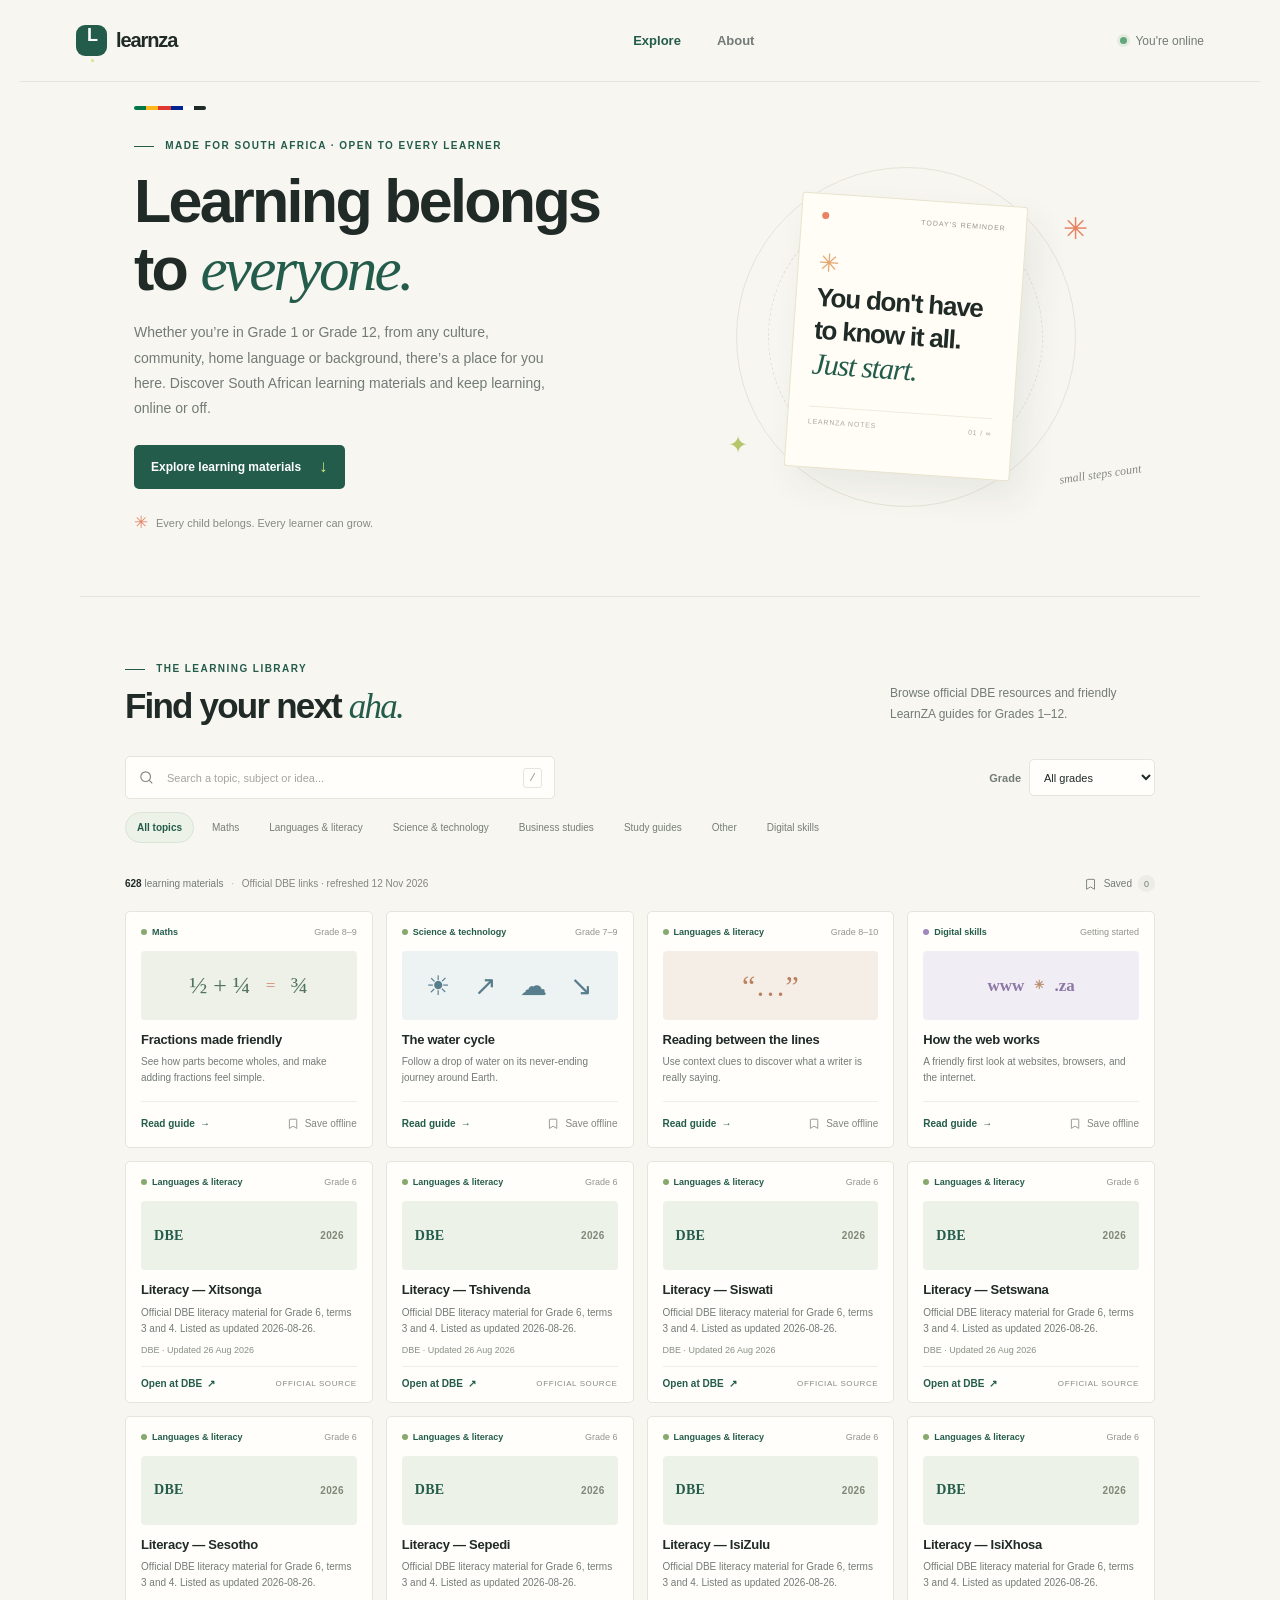
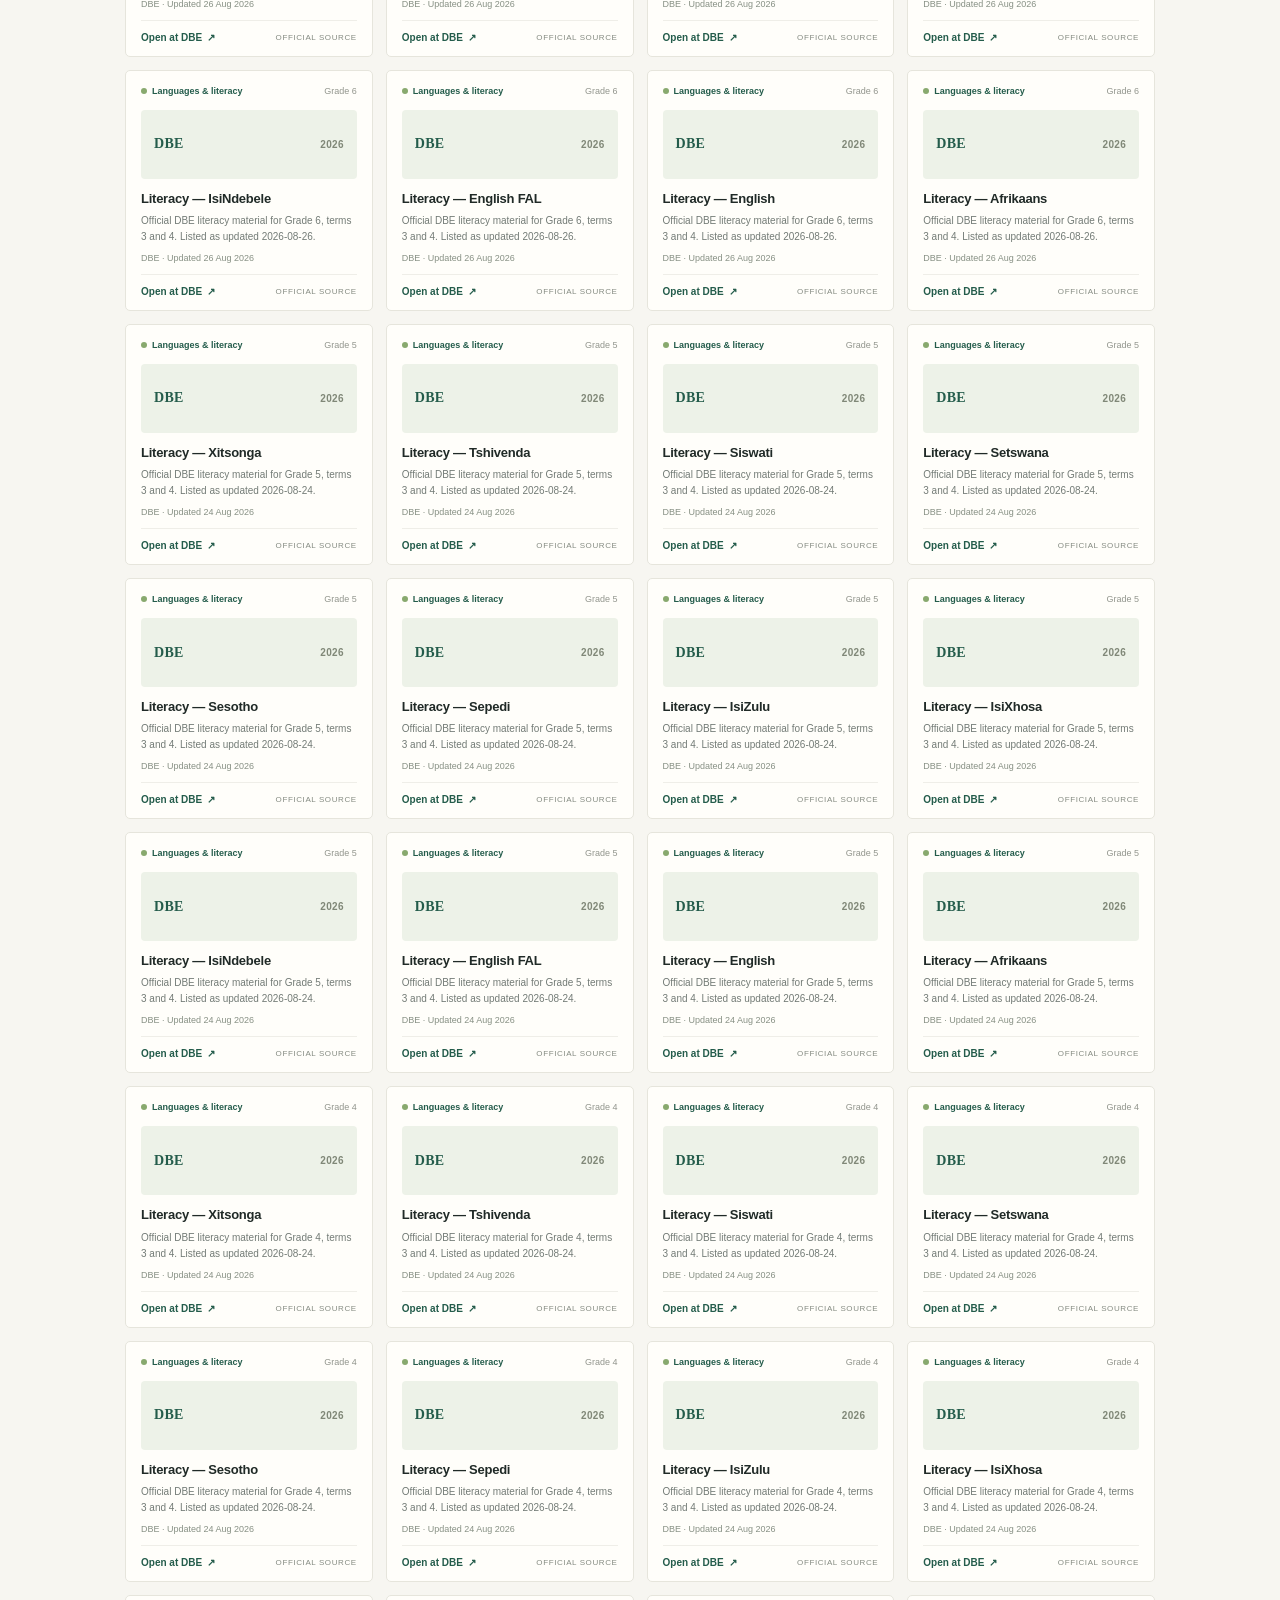
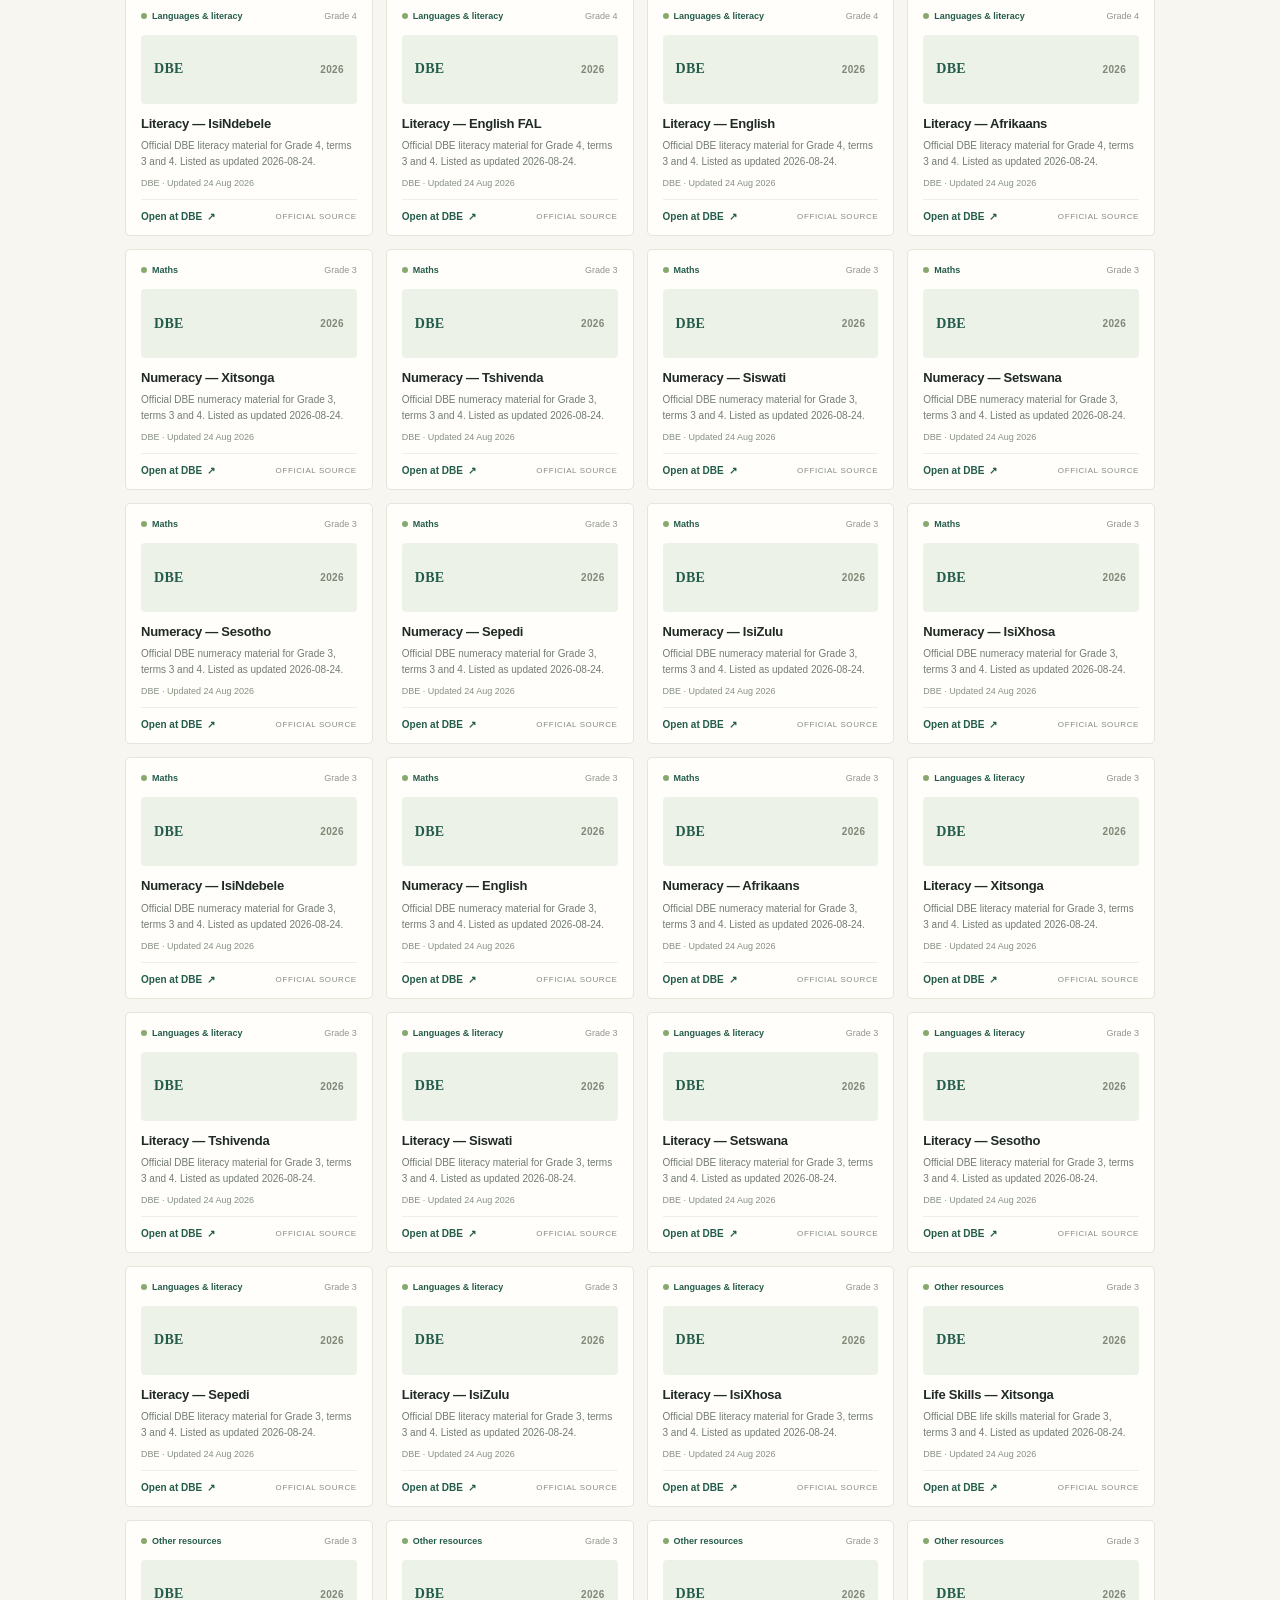
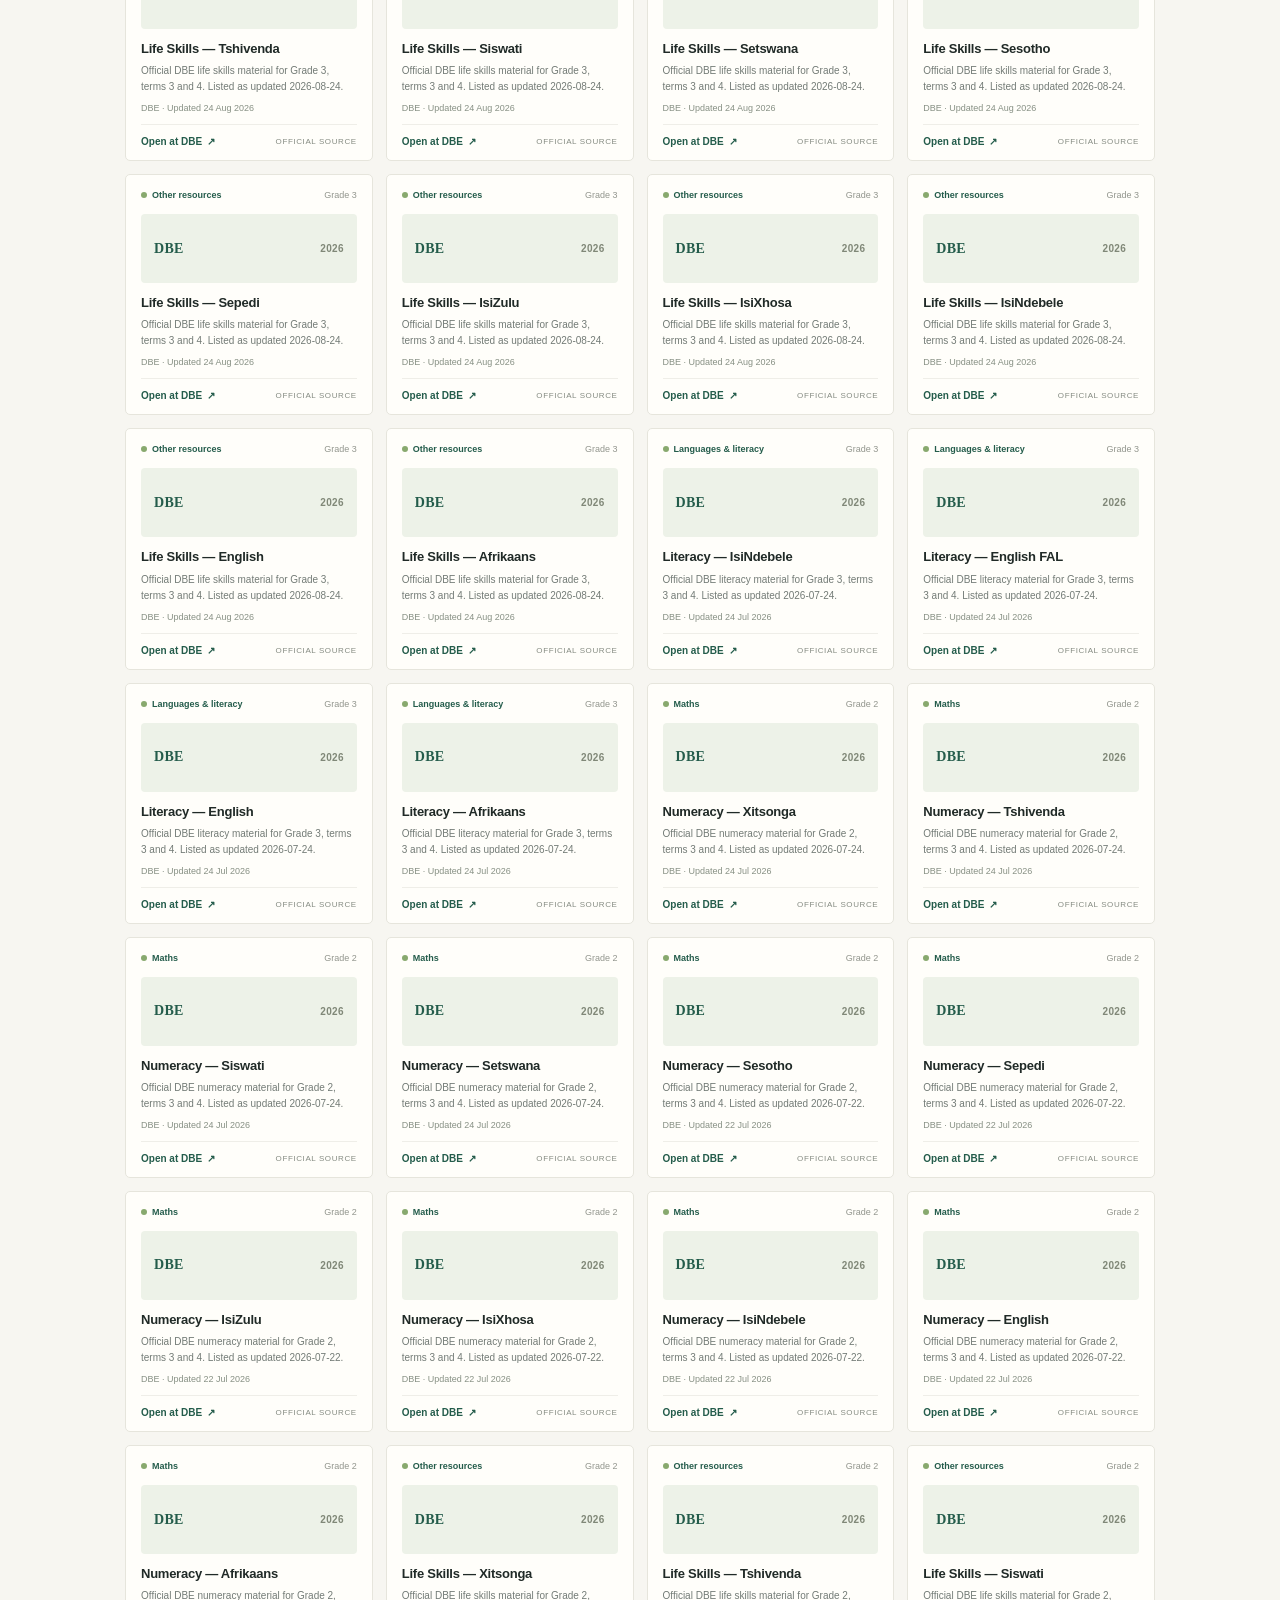
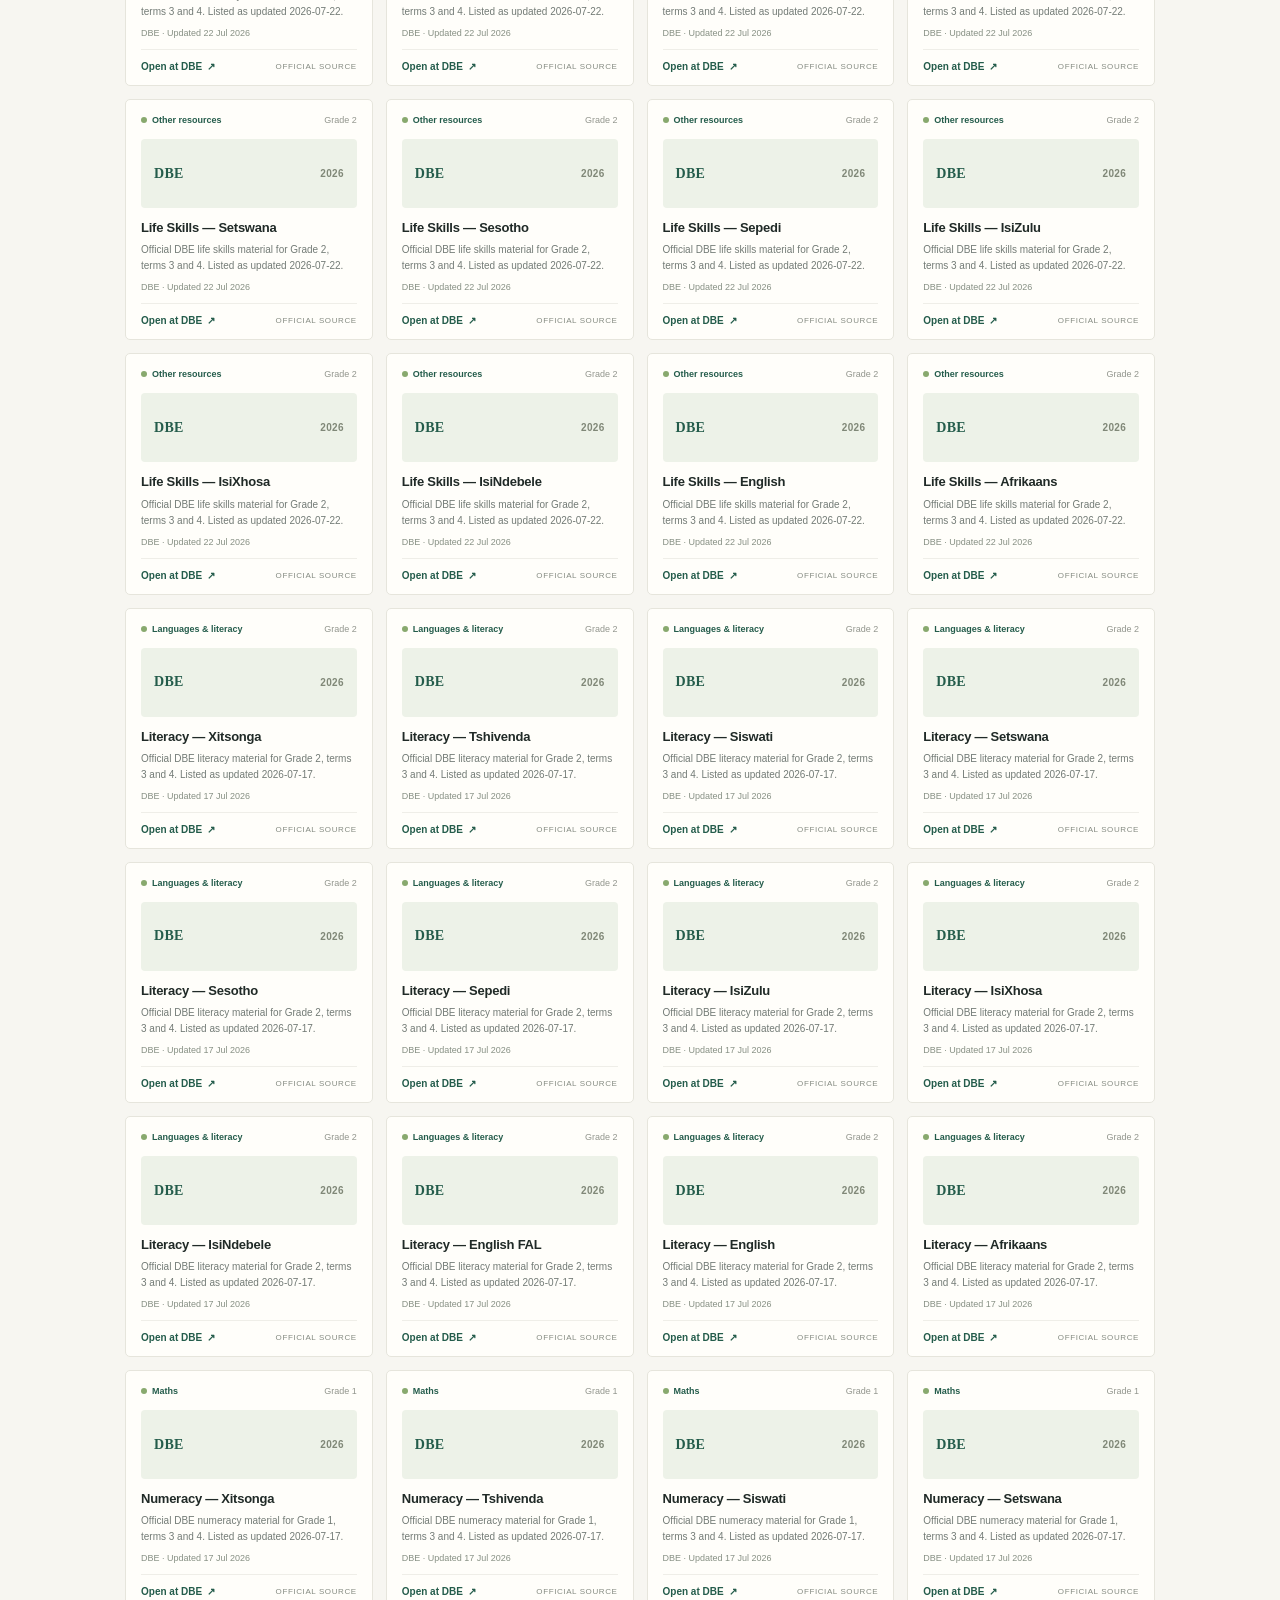
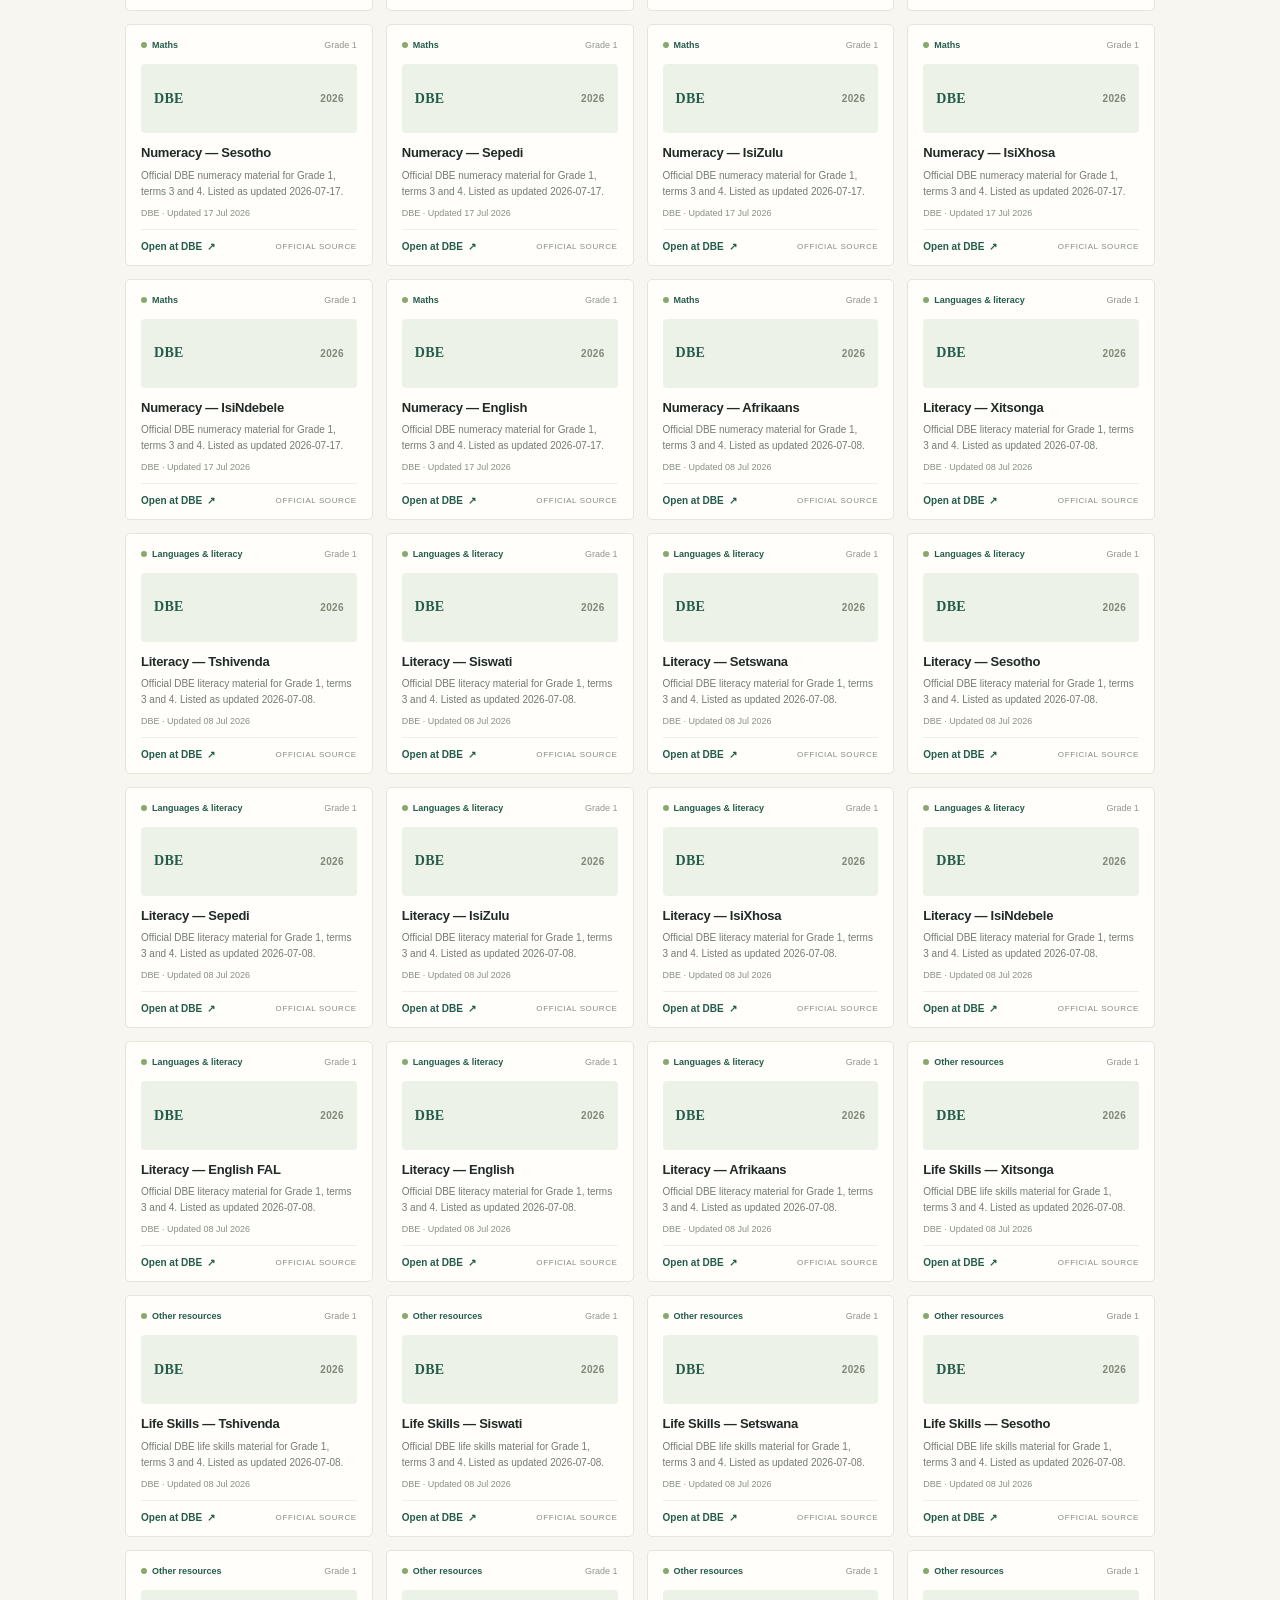
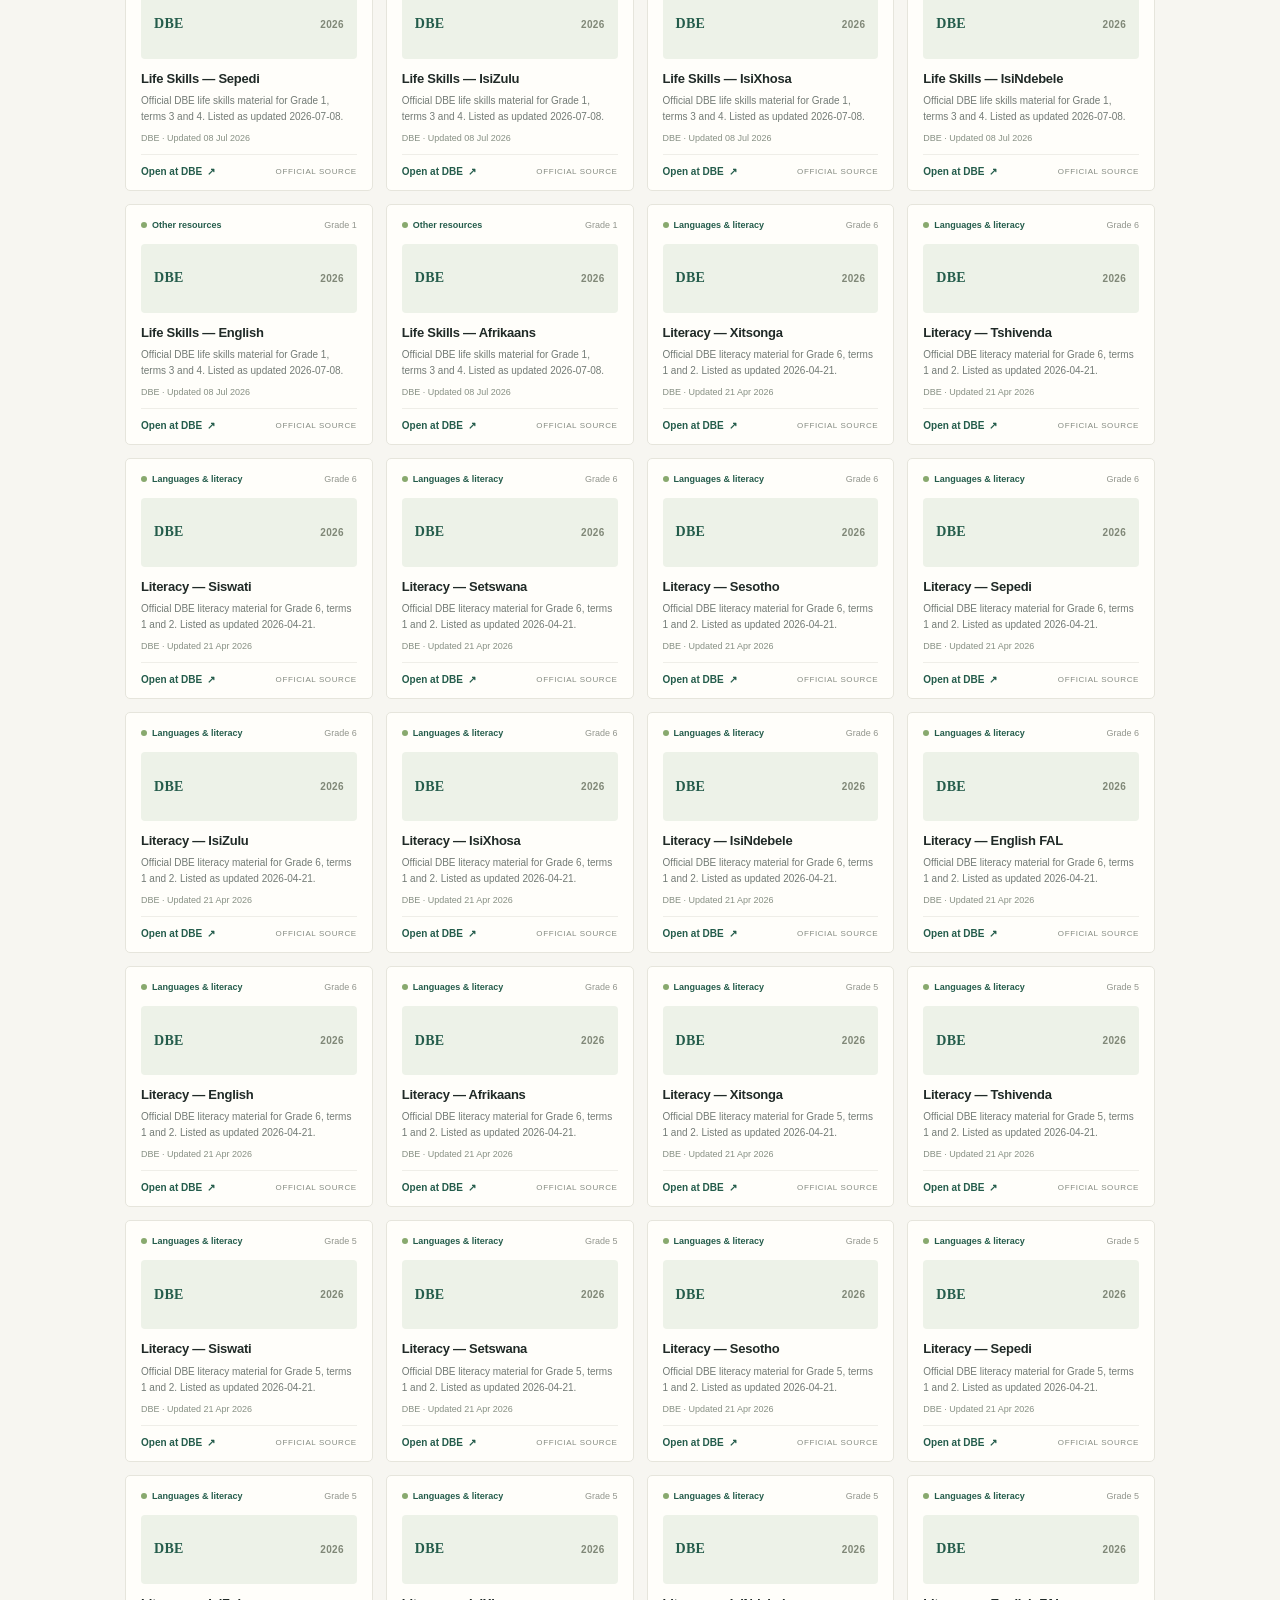
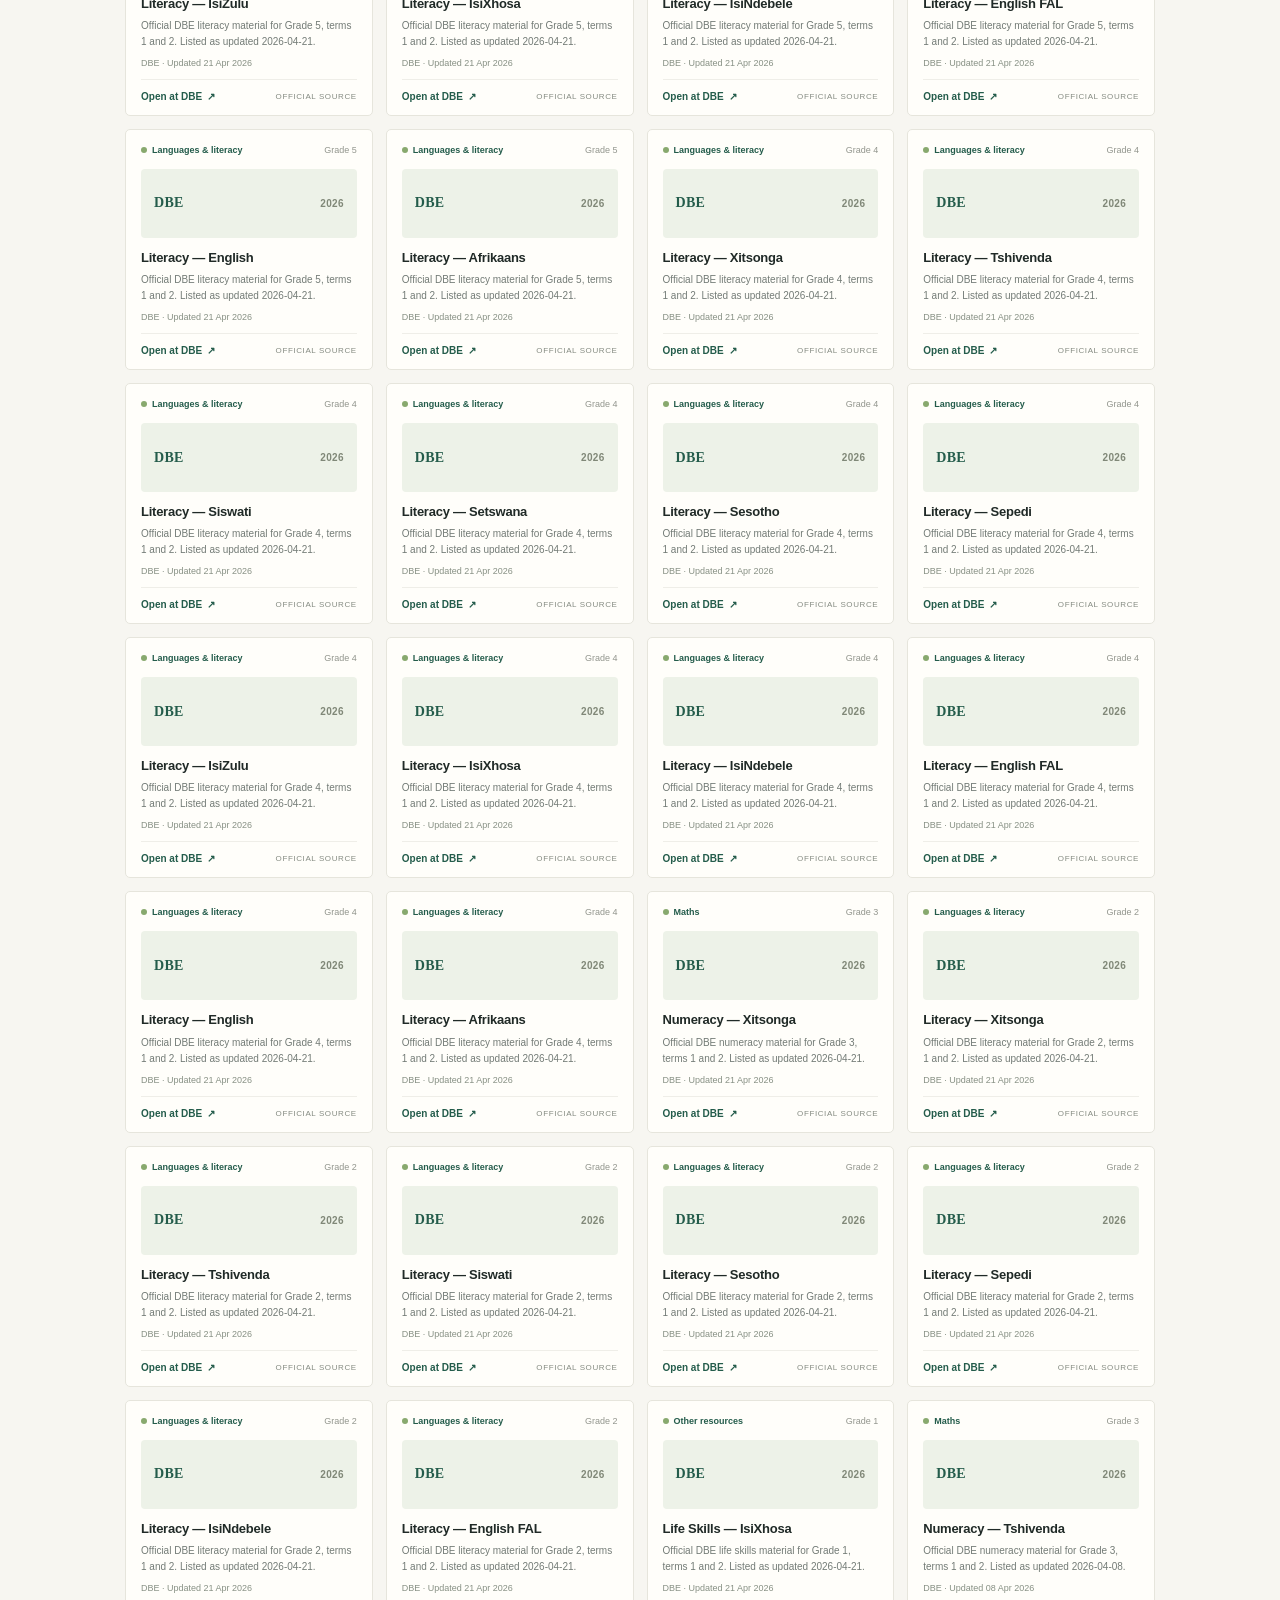
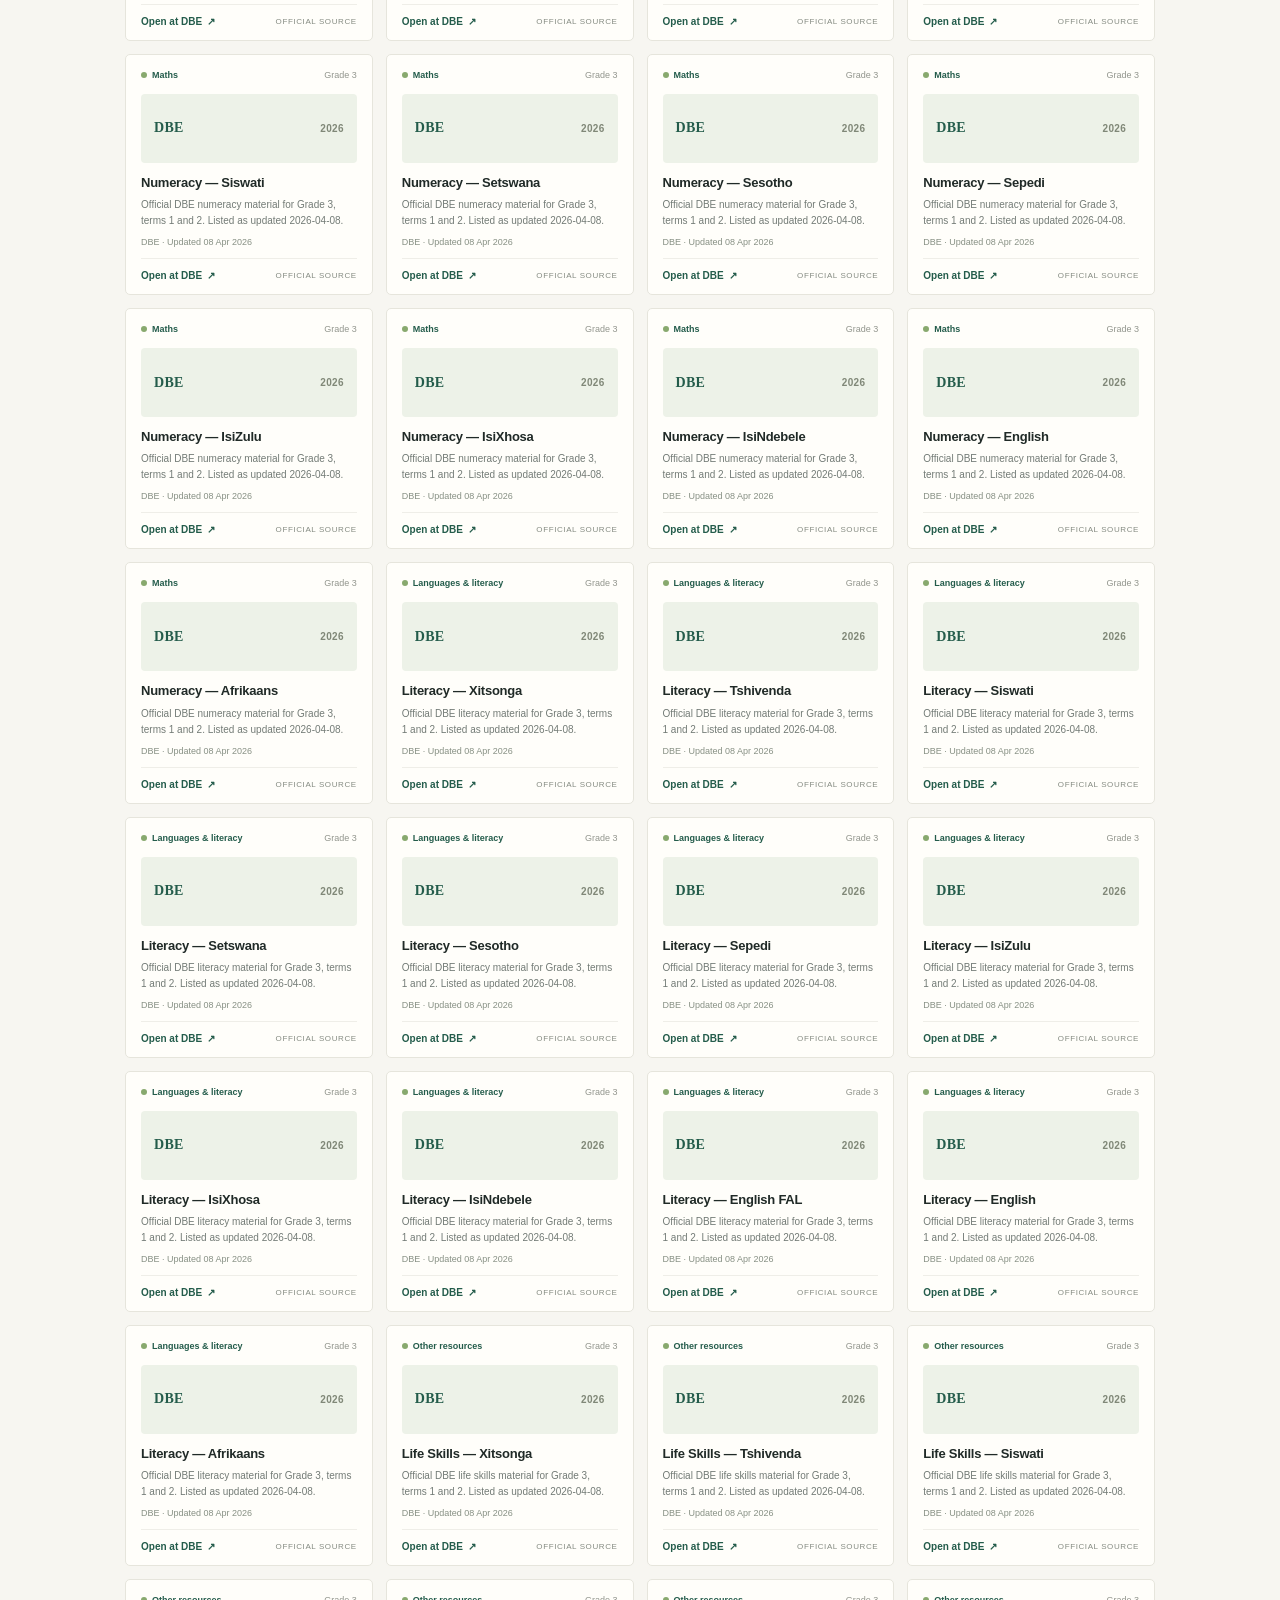
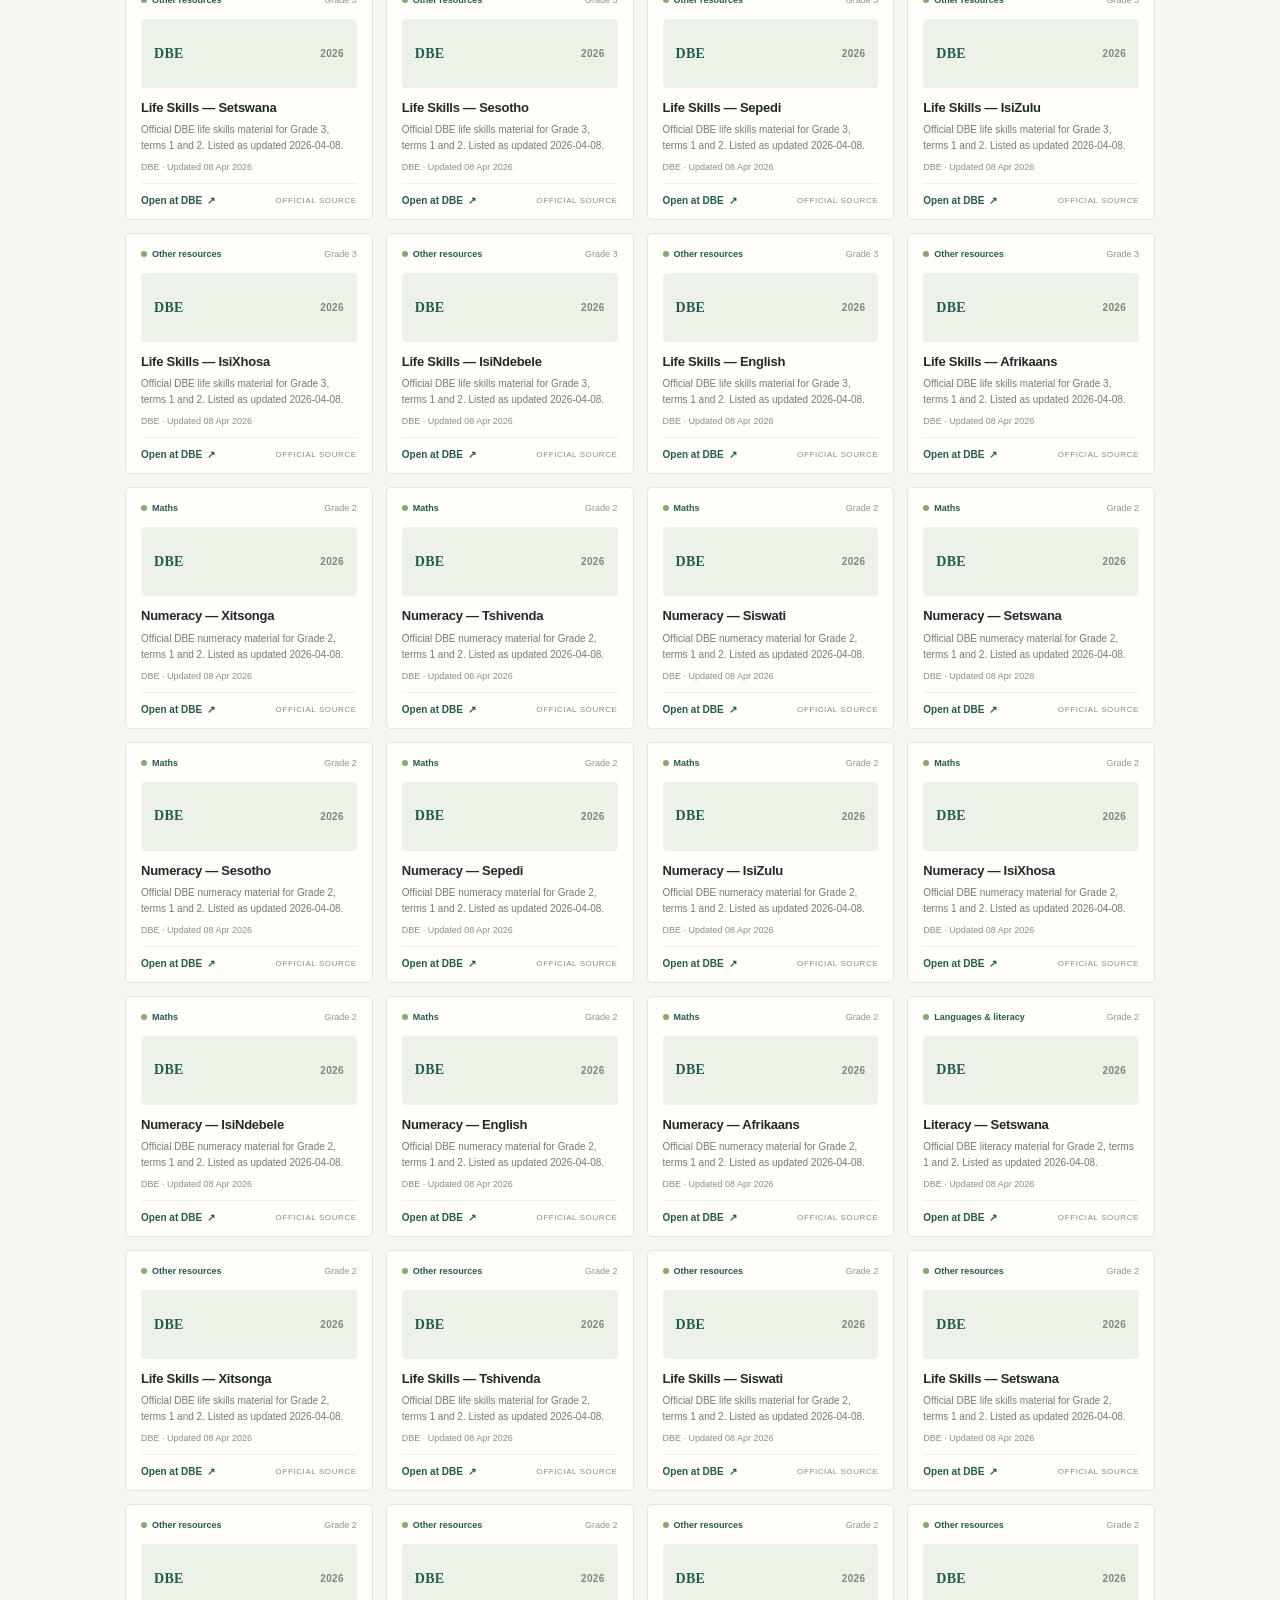
==== index.html @ 37998249 "new file:   .github/workflows/refresh-dbe-catalogue.yml" ====
<!doctype html>
<html lang="en">
  <head>
    <meta charset="utf-8">
    <meta name="viewport" content="width=device-width, initial-scale=1">
    <meta name="theme-color" content="#f7f6f1">
    <meta name="description" content="LearnZA makes clear, practical study guides easy to find and read — even when you're offline.">
    <title>LearnZA — learning that goes with you</title>
    <link rel="manifest" href="manifest.json">
    <link rel="icon" href="assets/icon.svg" type="image/svg+xml">
    <link rel="stylesheet" href="styles.css">
    <script src="data/materials.js" defer></script>
    <script src="app.js" defer></script>
  </head>
  <body>
    <header class="site-header">
      <a class="brand" href="./" aria-label="LearnZA home">
        <span class="brand-mark" aria-hidden="true">L<span>.</span></span>
        <span>learnza</span>
      </a>
      <nav class="main-nav" aria-label="Main navigation">
        <a class="nav-link active" href="#library">Explore</a>
        <a class="nav-link" href="#about">About</a>
      </nav>
      <div class="offline-status" role="status" aria-live="polite">
        <span class="status-dot" aria-hidden="true"></span>
        <span id="connection-label">You're online</span>
      </div>
    </header>

    <main>
      <section class="hero" aria-labelledby="hero-title">
        <div class="hero-copy">
          <p class="eyebrow"><span class="eyebrow-line"></span> MADE FOR SOUTH AFRICA · OPEN TO EVERY LEARNER</p>
          <h1 id="hero-title">Learning belongs<br>to <span>everyone.</span></h1>
          <p class="hero-description">Whether you’re in Grade 1 or Grade 12, from any culture, community, home language or background, there’s a place for you here. Discover South African learning materials and keep learning, online or off.</p>
          <a class="primary-button" href="#library">Explore learning materials <span aria-hidden="true">↓</span></a>
          <div class="hero-note">
            <span class="note-icon" aria-hidden="true">✳</span>
            <span>Every child belongs. Every learner can grow.</span>
          </div>
        </div>
        <div class="hero-art" aria-hidden="true">
          <div class="art-orbit orbit-one"></div>
          <div class="art-orbit orbit-two"></div>
          <div class="art-card">
            <div class="art-card-top"><span class="art-dot"></span><span class="art-label">TODAY'S REMINDER</span></div>
            <div class="art-sun">✳</div>
            <p class="art-quote">You don't have<br>to know it all.<br><span>Just start.</span></p>
            <div class="art-card-footer"><span>LEARNZA NOTES</span><span>01 / ∞</span></div>
          </div>
          <span class="art-spark spark-one">✳</span>
          <span class="art-spark spark-two">✦</span>
          <span class="art-caption">small steps count</span>
        </div>
      </section>

      <section class="library section-wrap" id="library" aria-labelledby="library-title">
        <div class="section-heading">
          <div>
            <p class="eyebrow"><span class="eyebrow-line"></span> THE LEARNING LIBRARY</p>
            <h2 id="library-title">Find your next <span>aha.</span></h2>
          </div>
          <p class="library-intro">Browse official DBE resources and friendly LearnZA guides for Grades 1–12.</p>
        </div>

        <div class="library-tools">
          <label class="search-box">
            <svg viewBox="0 0 24 24" fill="none" aria-hidden="true"><circle cx="10.8" cy="10.8" r="6.8"></circle><path d="m16 16 4.2 4.2"></path></svg>
            <span class="visually-hidden">Search learning materials</span>
            <input id="search-input" type="search" placeholder="Search a topic, subject or idea..." autocomplete="off">
            <kbd>/</kbd>
          </label>
          <label class="grade-select">Grade
            <select id="grade-filter">
              <option value="all">All grades</option>
              <option value="1">Grade 1</option>
              <option value="2">Grade 2</option>
              <option value="3">Grade 3</option>
              <option value="4">Grade 4</option>
              <option value="5">Grade 5</option>
              <option value="6">Grade 6</option>
              <option value="7">Grade 7</option>
              <option value="8">Grade 8</option>
              <option value="9">Grade 9</option>
              <option value="10">Grade 10</option>
              <option value="11">Grade 11</option>
              <option value="12">Grade 12</option>
            </select>
          </label>
          <div class="filter-row" role="group" aria-label="Filter by subject">
            <button class="filter-chip selected" type="button" data-filter="All">All topics</button>
            <button class="filter-chip" type="button" data-filter="Maths">Maths</button>
            <button class="filter-chip" type="button" data-filter="Languages & literacy">Languages & literacy</button>
            <button class="filter-chip" type="button" data-filter="Science & technology">Science & technology</button>
            <button class="filter-chip" type="button" data-filter="Business studies">Business studies</button>
            <button class="filter-chip" type="button" data-filter="Study guides">Study guides</button>
            <button class="filter-chip" type="button" data-filter="Other resources">Other</button>
            <button class="filter-chip" type="button" data-filter="Digital skills">Digital skills</button>
          </div>
        </div>

        <div class="results-heading">
          <p><span id="result-count">4</span> <span id="result-label">learning materials</span> <span class="results-divider">·</span> <span class="offline-hint" id="catalog-updated">Loading the latest DBE catalogue…</span></p>
          <button class="saved-toggle" id="saved-toggle" type="button" aria-pressed="false">
            <svg viewBox="0 0 24 24" fill="none" aria-hidden="true"><path d="M6 4.8c0-.44.36-.8.8-.8h10.4c.44 0 .8.36.8.8V21l-6.8-4-6.8 4V4.8Z"></path></svg>
            Saved <span id="saved-count">0</span>
          </button>
        </div>
        <div class="resource-grid" id="resource-grid" aria-live="polite"></div>
        <p class="action-status" id="action-status" role="status" aria-live="polite"></p>
        <p class="empty-state" id="empty-state" hidden>No guides match that search. Try another word or subject.</p>
      </section>

      <section class="offline-banner" aria-labelledby="offline-title">
        <div class="offline-icon" aria-hidden="true">
          <svg viewBox="0 0 48 48" fill="none"><path d="M9 19.5a22 22 0 0 1 30 0M15 26a13 13 0 0 1 18 0m-12 6.5a4.5 4.5 0 0 1 6 0M24 39h.01" stroke="currentColor" stroke-width="2.5" stroke-linecap="round"></path><path d="m8 8 32 32" stroke="currentColor" stroke-width="2.5" stroke-linecap="round"></path></svg>
        </div>
        <div class="offline-banner-copy">
          <p class="eyebrow">LEARNING DOESN'T NEED A SIGNAL</p>
          <h2 id="offline-title">Take your studies <span>offline.</span></h2>
          <p>Save LearnZA guides here. For DBE PDFs, download them from the official source to keep a copy offline.</p>
        </div>
        <a class="text-link" href="#library">Pick a guide <span aria-hidden="true">→</span></a>
        <span class="banner-decoration" aria-hidden="true">✳</span>
      </section>

      <section class="about section-wrap" id="about">
        <span class="about-star" aria-hidden="true">✳</span>
        <div><p class="eyebrow"><span class="eyebrow-line"></span> EVERY CHILD HAS A PLACE HERE</p><p class="about-copy">LearnZA is for all children of South Africa, no matter their background, culture, home language, community or circumstances. Learning should welcome everyone — and a slow connection should never close the door.</p></div>
        <span class="about-signoff">South Africa learns together. <span>♥</span></span>
      </section>
    </main>

    <footer class="site-footer">
      <a class="brand footer-brand" href="./"><span class="brand-mark" aria-hidden="true">L<span>.</span></span><span>learnza</span></a>
      <p>Made for the joy of figuring it out.</p>
      <span class="footer-year">LEARN A LITTLE. OFTEN.</span>
    </footer>
    <noscript><p class="noscript-note">Please enable JavaScript to browse and save the learning guides.</p></noscript>
  </body>
</html>
---- styles.css ----
:root {
  color-scheme: light;
  --paper: #f7f6f1;
  --ink: #202a27;
  --muted: #737b76;
  --green: #245c4b;
  --green-dark: #19493b;
  --lime: #d3e884;
  --line: #e6e5dc;
  --white: #fffefa;
  --coral: #e78363;
  --font-body: "Avenir Next", Avenir, "Segoe UI", sans-serif;
  --font-display: "Avenir Next", Avenir, "Segoe UI", sans-serif;
}

* { box-sizing: border-box; }
html { scroll-behavior: smooth; scroll-padding-top: 85px; }
body { margin: 0; background: var(--paper); color: var(--ink); font-family: var(--font-body); -webkit-font-smoothing: antialiased; }
button, input { font: inherit; }
a { color: inherit; text-decoration: none; }
button { color: inherit; }
.visually-hidden { position: absolute; width: 1px; height: 1px; padding: 0; margin: -1px; overflow: hidden; clip: rect(0, 0, 0, 0); white-space: nowrap; border: 0; }

.site-header { height: 82px; max-width: 1240px; margin: 0 auto; padding: 0 56px; display: flex; align-items: center; justify-content: space-between; border-bottom: 1px solid var(--line); }
.brand { display: inline-flex; align-items: center; gap: 9px; font: 800 20px var(--font-display); letter-spacing: -1.1px; }
.brand-mark { width: 31px; height: 31px; display: grid; place-items: center; border-radius: 9px; background: var(--green); color: white; font: 800 18px var(--font-display); letter-spacing: -2px; }
.brand-mark span { color: var(--lime); }
.main-nav { display: flex; gap: 36px; margin-left: 90px; }
.nav-link { color: var(--muted); font-size: 13px; font-weight: 600; transition: color .2s ease; }
.nav-link:hover, .nav-link.active { color: var(--green); }
.offline-status { display: inline-flex; align-items: center; gap: 8px; color: var(--muted); font-size: 12px; font-weight: 500; }
.status-dot { width: 7px; height: 7px; border-radius: 50%; background: #64a77b; box-shadow: 0 0 0 3px #64a77b20; }
.offline-status.is-offline .status-dot { background: var(--coral); box-shadow: 0 0 0 3px #e7836320; }

.hero { position: relative; display: grid; grid-template-columns: 1.05fr .95fr; align-items: center; max-width: 1240px; min-height: 490px; margin: 0 auto; padding: 58px 9.2% 63px; overflow: hidden; }
.hero::before { position: absolute; top: 24px; left: 9.2%; width: 72px; height: 4px; border-radius: 4px; background: linear-gradient(90deg, #007749 0 17%, #ffb81c 17% 34%, #de3831 34% 51%, #002395 51% 68%, #fff 68% 84%, #202a27 84%); content: ""; }
.hero-copy { position: relative; z-index: 1; }
.eyebrow { margin: 0 0 17px; color: var(--green); font-size: 10px; font-weight: 700; letter-spacing: 1.45px; }
.eyebrow-line { display: inline-block; width: 20px; height: 1px; margin-right: 7px; vertical-align: middle; background: var(--green); }
h1, h2, p { margin-top: 0; }
h1, h2 { font-family: var(--font-display); letter-spacing: -2.7px; }
h1 { margin-bottom: 17px; font-size: clamp(42px, 5vw, 61px); line-height: 1.11; font-weight: 600; }
h1 > span, .section-heading h2 > span, .offline-banner h2 > span { color: var(--green); font-family: Georgia, serif; font-weight: 400; font-style: italic; }
.hero-description { max-width: 420px; margin-bottom: 24px; color: var(--muted); font-size: 14px; line-height: 1.8; }
.primary-button { display: inline-flex; min-height: 44px; align-items: center; gap: 18px; padding: 0 17px; border-radius: 5px; background: var(--green); color: #fff; font-size: 12px; font-weight: 600; transition: background .2s, transform .2s; }
.primary-button:hover { transform: translateY(-2px); background: var(--green-dark); }
.primary-button span { color: var(--lime); font-size: 17px; }
.hero-note { display: flex; align-items: center; gap: 8px; margin-top: 23px; color: #858b83; font-size: 11px; }
.note-icon { color: var(--coral); font-size: 17px; }
.hero-art { position: relative; display: grid; min-height: 360px; place-items: center; }
.art-orbit { position: absolute; width: 340px; height: 340px; border: 1px solid #e6e4d7; border-radius: 50%; }
.orbit-two { width: 275px; height: 275px; border-style: dashed; border-color: #e2e0d4; }
.art-card { position: relative; z-index: 1; width: 226px; height: 275px; padding: 18px 20px 15px; transform: rotate(4deg); border: 1px solid #e9e3ce; border-radius: 3px; background: #fffdf5; box-shadow: 12px 16px 35px #35403413; }
.art-card-top, .art-card-footer { display: flex; align-items: center; justify-content: space-between; }
.art-card-top { color: #92938a; font-size: 7px; letter-spacing: 1px; }
.art-dot { width: 7px; height: 7px; border-radius: 50%; background: var(--coral); }
.art-sun { margin: 29px 0 4px; color: #e5a56d; font-size: 25px; }
.art-quote { margin-bottom: 25px; font: 600 26px/1.26 var(--font-display); letter-spacing: -1.2px; }
.art-quote span { color: var(--green); font: italic 30px Georgia, serif; }
.art-card-footer { padding-top: 11px; border-top: 1px solid #eeebdf; color: #aaa99d; font-size: 7px; letter-spacing: .8px; }
.art-spark { position: absolute; color: var(--coral); }
.spark-one { top: 54px; right: 12%; font-size: 30px; }
.spark-two { bottom: 58px; left: 13%; color: #b6c66b; font-size: 24px; }
.art-caption { position: absolute; right: 1%; bottom: 35px; color: #878b80; font: italic 12px Georgia, serif; transform: rotate(-8deg); }

.section-wrap { max-width: 1120px; margin: 0 auto; padding-right: 45px; padding-left: 45px; }
.library { padding-top: 66px; padding-bottom: 75px; border-top: 1px solid var(--line); }
.section-heading { display: flex; align-items: end; justify-content: space-between; margin-bottom: 28px; }
.section-heading .eyebrow { margin-bottom: 11px; }
.section-heading h2, .offline-banner h2 { margin-bottom: 0; font-size: 35px; line-height: 1.2; letter-spacing: -1.8px; font-weight: 600; }
.library-intro { max-width: 265px; margin-bottom: 4px; color: var(--muted); font-size: 12px; line-height: 1.7; }
.library-tools { display: grid; grid-template-columns: minmax(0, 1fr) auto; align-items: center; gap: 13px 17px; margin-bottom: 27px; }
.search-box { display: flex; width: 100%; max-width: 430px; height: 43px; align-items: center; gap: 10px; padding: 0 12px; border: 1px solid var(--line); border-radius: 5px; background: var(--white); }
.search-box:focus-within { border-color: #8da99c; box-shadow: 0 0 0 3px #245c4b12; }
.search-box svg { width: 17px; flex: 0 0 auto; stroke: #828880; stroke-width: 1.6; }
.search-box input { width: 100%; min-width: 0; border: 0; outline: 0; background: transparent; color: var(--ink); font-size: 11px; }
.search-box input::placeholder { color: #a4a69e; }
kbd { display: grid; width: 19px; height: 20px; flex: 0 0 auto; place-items: center; border: 1px solid var(--line); border-radius: 3px; color: #969991; font-size: 11px; }
.grade-select { display: flex; align-items: center; gap: 8px; color: var(--muted); font-size: 11px; font-weight: 600; white-space: nowrap; }
.grade-select select { min-width: 126px; height: 37px; padding: 0 28px 0 10px; border: 1px solid var(--line); border-radius: 5px; background: var(--white); color: var(--ink); font-size: 11px; }
.grade-select select:focus { outline: 2px solid #8da99c; outline-offset: 2px; }
.filter-row { display: flex; grid-column: 1 / -1; flex-wrap: wrap; justify-content: flex-start; gap: 6px; }
.filter-chip { min-height: 31px; padding: 0 11px; border: 1px solid transparent; border-radius: 20px; background: transparent; color: #777e77; cursor: pointer; font-size: 10px; transition: color .2s, background .2s, border-color .2s; }
.filter-chip:hover { border-color: #d7dbcf; color: var(--green); }
.filter-chip.selected { border-color: #d8e4d6; background: #edf2e8; color: var(--green); font-weight: 600; }
.results-heading { display: flex; align-items: center; justify-content: space-between; margin-bottom: 14px; }
.results-heading > p { margin: 0; color: #747b75; font-size: 10px; }
.results-heading > p > span:first-child { color: var(--ink); font-weight: 700; }
.results-divider { padding: 0 5px; color: #b7b9af; }
.offline-hint { color: #82877e; }
.offline-hint span { color: var(--green); }
.saved-toggle { display: inline-flex; align-items: center; gap: 6px; padding: 5px 0 5px 9px; border: 0; background: none; color: #737b76; cursor: pointer; font-size: 10px; }
.saved-toggle svg { width: 14px; stroke: currentColor; stroke-width: 1.5; }
.saved-toggle[aria-pressed="true"], .saved-toggle:hover { color: var(--green); }
.saved-toggle span { display: inline-grid; min-width: 17px; height: 17px; place-items: center; border-radius: 10px; background: #ebede6; font-size: 9px; }
.resource-grid { display: grid; grid-template-columns: repeat(4, minmax(0, 1fr)); gap: 13px; }
.resource-card { display: flex; min-height: 228px; flex-direction: column; padding: 15px 15px 13px; border: 1px solid var(--line); border-radius: 5px; background: var(--white); transition: transform .2s, box-shadow .2s, border-color .2s; }
.resource-card:hover { transform: translateY(-3px); border-color: #d6dacd; box-shadow: 0 10px 24px #283e2c0c; }
.card-meta { display: flex; align-items: center; justify-content: space-between; }
.subject-tag { display: inline-flex; align-items: center; gap: 5px; color: var(--green); font-size: 9px; font-weight: 700; }
.subject-dot { width: 6px; height: 6px; border-radius: 50%; background: #88a96e; }
.subject-tag[data-subject="Science"] .subject-dot { background: #719bb4; }
.subject-tag[data-subject="English"] .subject-dot { background: #d68a69; }
.subject-tag[data-subject="Digital skills"] .subject-dot { background: #a188bb; }
.grade-tag { color: #92958d; font-size: 9px; }
.card-illustration { display: flex; height: 69px; align-items: center; margin: 14px 0 11px; padding: 0 13px; overflow: hidden; border-radius: 4px; background: #edf1e8; }
.card-illustration span { font-family: Georgia, serif; }
.card-illustration.maths { justify-content: center; gap: 15px; color: #51725b; font-size: 24px; }
.card-illustration.maths span:nth-child(2) { color: #d18c6f; font-size: 17px; }
.card-illustration.science { justify-content: space-around; background: #edf2f2; color: #587d8c; font-size: 27px; }
.card-illustration.english { justify-content: center; background: #f5eee7; color: #ba8060; font-size: 30px; }
.card-illustration.digital { justify-content: center; gap: 10px; background: #f0edf5; color: #8e78a6; font: 600 17px var(--font-display); }
.card-illustration.digital span:nth-child(2) { color: #bc8e70; font-size: 12px; }
.card-illustration.official { justify-content: space-between; background: #edf2e8; color: var(--green); font: 700 14px var(--font-display); letter-spacing: .3px; }
.card-illustration.official span:last-child { color: #808878; font: 600 10px var(--font-body); }
.resource-card h3 { margin: 0 0 5px; font: 700 13px/1.4 var(--font-display); letter-spacing: -.25px; }
.resource-card .card-description { margin: 0 0 15px; color: var(--muted); font-size: 10px; line-height: 1.6; }
.resource-updated { margin: -7px 0 11px; color: #879084; font-size: 9px; }
.card-actions { display: flex; align-items: center; justify-content: space-between; gap: 7px; margin-top: auto; padding-top: 11px; border-top: 1px solid #efeee8; }
.read-link, .save-button { display: inline-flex; align-items: center; gap: 5px; border: 0; background: none; cursor: pointer; font-size: 10px; font-weight: 600; }
.read-link { color: var(--green); }
.read-link:hover { text-decoration: underline; text-underline-offset: 3px; }
.save-button { padding: 4px 0 4px 4px; color: #83877f; font-weight: 500; }
.source-label { color: #858b82; font-size: 8px; letter-spacing: .6px; }
.save-button:hover, .save-button.is-saved { color: var(--green); }
.save-button svg { width: 13px; stroke: currentColor; stroke-width: 1.5; }
.save-button.is-saved svg { fill: #dbe8d5; }
.empty-state { padding: 30px; color: var(--muted); text-align: center; font-size: 13px; }
.action-status { min-height: 18px; margin: 8px 0 0; color: #a44c38; font-size: 11px; }

.offline-banner { position: relative; display: flex; max-width: 1030px; min-height: 180px; align-items: center; gap: 27px; margin: 0 auto 78px; padding: 28px 55px; overflow: hidden; border-radius: 6px; background: #e9eee3; }
.offline-icon { display: grid; width: 64px; height: 64px; flex: 0 0 auto; place-items: center; border-radius: 50%; background: #dce7d7; color: var(--green); }
.offline-icon svg { width: 37px; }
.offline-banner-copy { position: relative; z-index: 1; }
.offline-banner .eyebrow { margin-bottom: 9px; font-size: 9px; }
.offline-banner h2 { font-size: 27px; }
.offline-banner-copy > p:last-child { margin: 7px 0 0; color: #757e72; font-size: 11px; }
.text-link { display: inline-flex; align-items: center; gap: 9px; margin-left: auto; color: var(--green); font-size: 11px; font-weight: 700; white-space: nowrap; }
.text-link:hover { gap: 13px; }
.banner-decoration { position: absolute; right: -9px; bottom: -53px; color: #dfe7d8; font-size: 180px; line-height: 1; }
.about { display: grid; grid-template-columns: 54px 1fr auto; align-items: center; gap: 20px; padding-top: 27px; padding-bottom: 31px; border-top: 1px solid var(--line); }
.about-star { align-self: start; color: #d49a6c; font-size: 32px; }
.about .eyebrow { margin-bottom: 9px; }
.about-copy { max-width: 630px; margin-bottom: 0; color: #5e6860; font: 500 16px/1.7 var(--font-display); letter-spacing: -.2px; }
.about-signoff { align-self: end; padding-bottom: 5px; color: #727b72; font: italic 12px Georgia, serif; white-space: nowrap; }
.about-signoff span { color: var(--coral); }
.site-footer { display: flex; min-height: 75px; align-items: center; justify-content: space-between; max-width: 1240px; margin: 0 auto; padding: 0 56px; border-top: 1px solid var(--line); }
.footer-brand { font-size: 16px; }
.footer-brand .brand-mark { width: 26px; height: 26px; border-radius: 7px; font-size: 15px; }
.site-footer > p { margin: 0; color: #92958c; font: italic 11px Georgia, serif; }
.footer-year { color: #969990; font-size: 8px; letter-spacing: 1px; }
.noscript-note { padding: 15px; background: #fff4e8; color: #694b37; text-align: center; }

@media (min-width: 1241px) {
  .hero { padding-right: 114px; padding-left: 114px; }
}
@media (max-width: 900px) {
  .site-header { padding-right: 35px; padding-left: 35px; }
  .hero { min-height: 435px; padding-right: 7%; padding-left: 7%; }
  .hero-art { transform: scale(.88); }
  .section-wrap { padding-right: 35px; padding-left: 35px; }
  .library-tools { grid-template-columns: 1fr auto; align-items: start; }
  .search-box { grid-column: 1 / -1; max-width: none; }
  .grade-select { grid-column: 1 / -1; }
  .resource-grid { grid-template-columns: repeat(2, minmax(0, 1fr)); }
  .offline-banner { margin-right: 35px; margin-left: 35px; padding-right: 32px; padding-left: 32px; }
  .site-footer { padding-right: 35px; padding-left: 35px; }
}
@media (max-width: 600px) {
  html { scroll-padding-top: 65px; }
  .site-header { height: 66px; padding: 0 20px; }
  .brand { gap: 7px; font-size: 18px; }
  .brand-mark { width: 28px; height: 28px; }
  .main-nav { gap: 17px; margin-left: 0; }
  .nav-link { font-size: 11px; }
  .offline-status { gap: 6px; font-size: 10px; }
  .hero { grid-template-columns: 1fr; min-height: auto; padding: 57px 24px 23px; }
  .hero::before { left: 24px; }
  .hero-copy { max-width: 460px; margin: 0 auto; }
  h1 { font-size: clamp(44px, 12vw, 58px); }
  .hero-description { max-width: 370px; font-size: 13px; }
  .hero-note { margin-top: 18px; }
  .hero-art { min-height: 258px; margin-top: 5px; transform: scale(.76); transform-origin: center top; }
  .art-orbit { width: 300px; height: 300px; }
  .orbit-two { width: 250px; height: 250px; }
  .art-card { width: 205px; height: 250px; }
  .art-sun { margin-top: 22px; }
  .art-quote { font-size: 23px; }
  .library { padding: 48px 20px 52px; }
  .section-heading { align-items: flex-start; flex-direction: column; gap: 8px; margin-bottom: 22px; }
  .section-heading h2 { font-size: 32px; }
  .library-intro { max-width: 300px; margin: 0; }
  .library-tools { grid-template-columns: 1fr; gap: 11px; margin-bottom: 20px; }
  .grade-select { grid-column: auto; }
  .filter-row { gap: 3px; }
  .filter-chip { min-height: 29px; padding: 0 9px; font-size: 9px; }
  .results-heading > p { font-size: 9px; }
  .offline-hint { display: block; margin-top: 4px; }
  .resource-grid { gap: 9px; }
  .resource-card { min-height: 219px; padding: 12px 11px 10px; }
  .card-illustration { height: 58px; margin: 12px 0 9px; }
  .resource-card h3 { font-size: 12px; }
  .resource-card .card-description { font-size: 9px; }
  .read-link, .save-button { font-size: 9px; }
  .offline-banner { min-height: auto; align-items: flex-start; flex-wrap: wrap; gap: 14px; margin: 0 20px 53px; padding: 24px 20px; }
  .offline-icon { width: 47px; height: 47px; }
  .offline-icon svg { width: 28px; }
  .offline-banner-copy { width: calc(100% - 65px); }
  .offline-banner h2 { font-size: 23px; letter-spacing: -1.2px; }
  .offline-banner-copy > p:last-child { max-width: 250px; font-size: 10px; line-height: 1.6; }
  .text-link { margin: 3px 0 0 61px; }
  .banner-decoration { right: -9px; bottom: -40px; font-size: 130px; }
  .about { grid-template-columns: 27px 1fr; gap: 13px; padding: 23px 20px 25px; }
  .about-star { font-size: 25px; }
  .about-copy { font-size: 14px; line-height: 1.65; }
  .about-signoff { grid-column: 2; justify-self: end; margin-top: 3px; }
  .site-footer { min-height: 67px; padding: 0 20px; }
  .footer-brand { font-size: 14px; }
  .footer-brand .brand-mark { width: 24px; height: 24px; }
  .site-footer > p { display: none; }
  .footer-year { font-size: 7px; }
}
@media (max-width: 370px) {
  .site-header { padding: 0 14px; }
  .brand { font-size: 16px; }
  .main-nav { gap: 10px; }
  .nav-link { font-size: 10px; }
  .offline-status { font-size: 9px; }
  .section-heading h2 { font-size: 29px; }
  .resource-grid { grid-template-columns: 1fr; }
  .resource-card { min-height: 210px; padding: 15px; }
  .card-illustration { height: 63px; }
  .resource-card h3 { font-size: 13px; }
}
@media (prefers-reduced-motion: reduce) {
  *, *::before, *::after { scroll-behavior: auto !important; transition-duration: .01ms !important; animation-duration: .01ms !important; animation-iteration-count: 1 !important; }
}
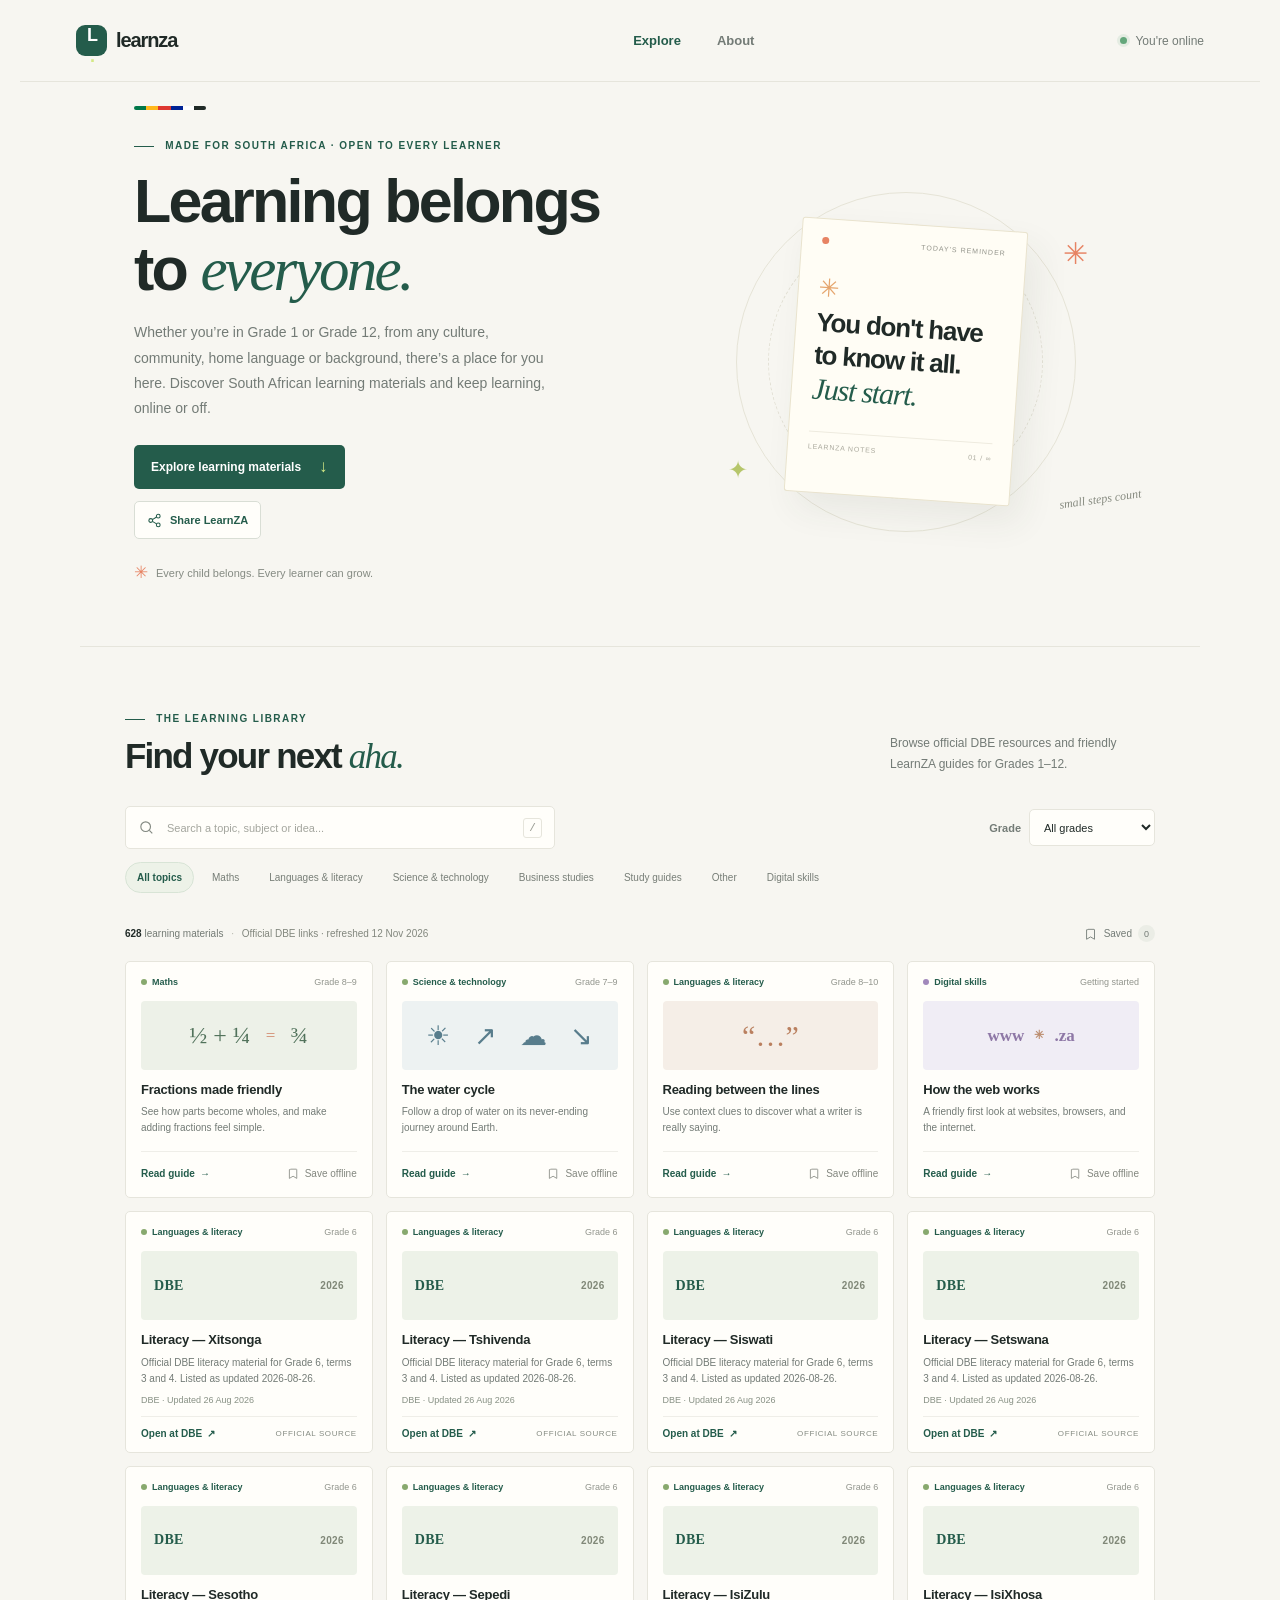
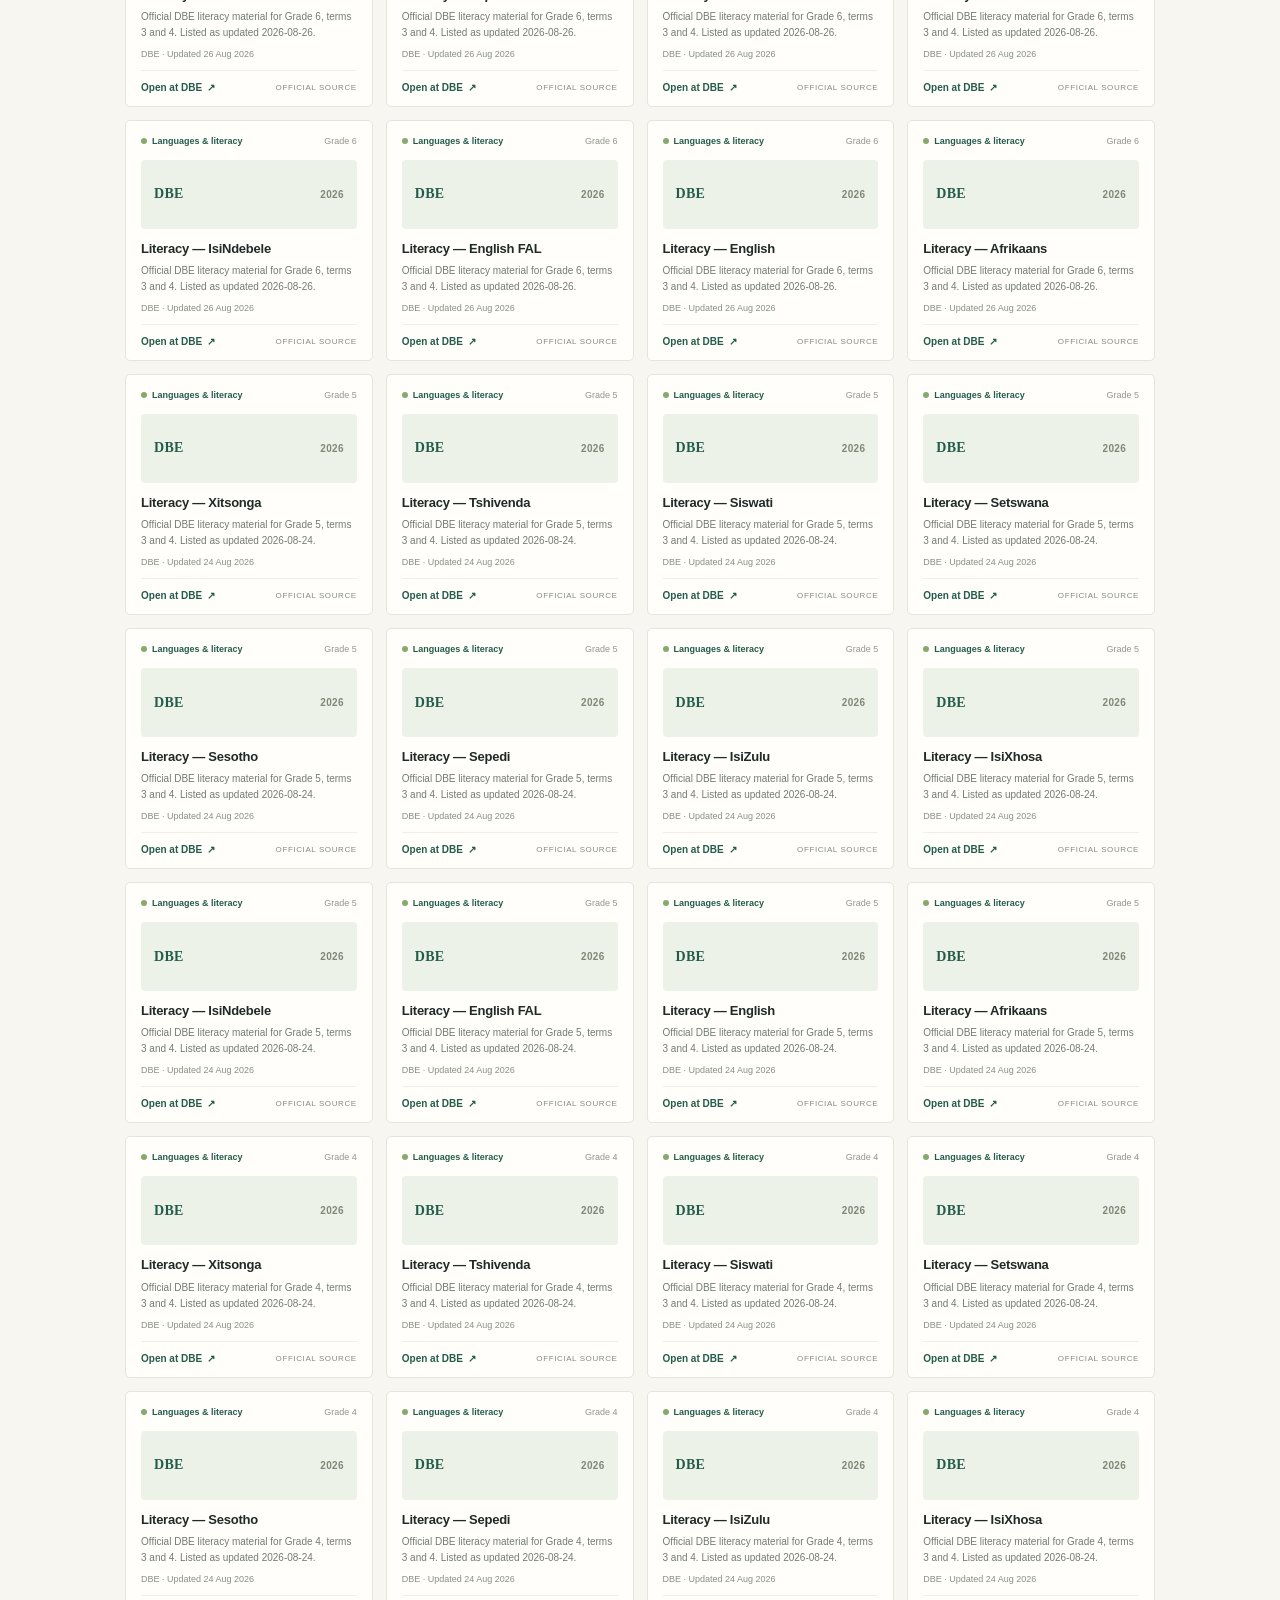
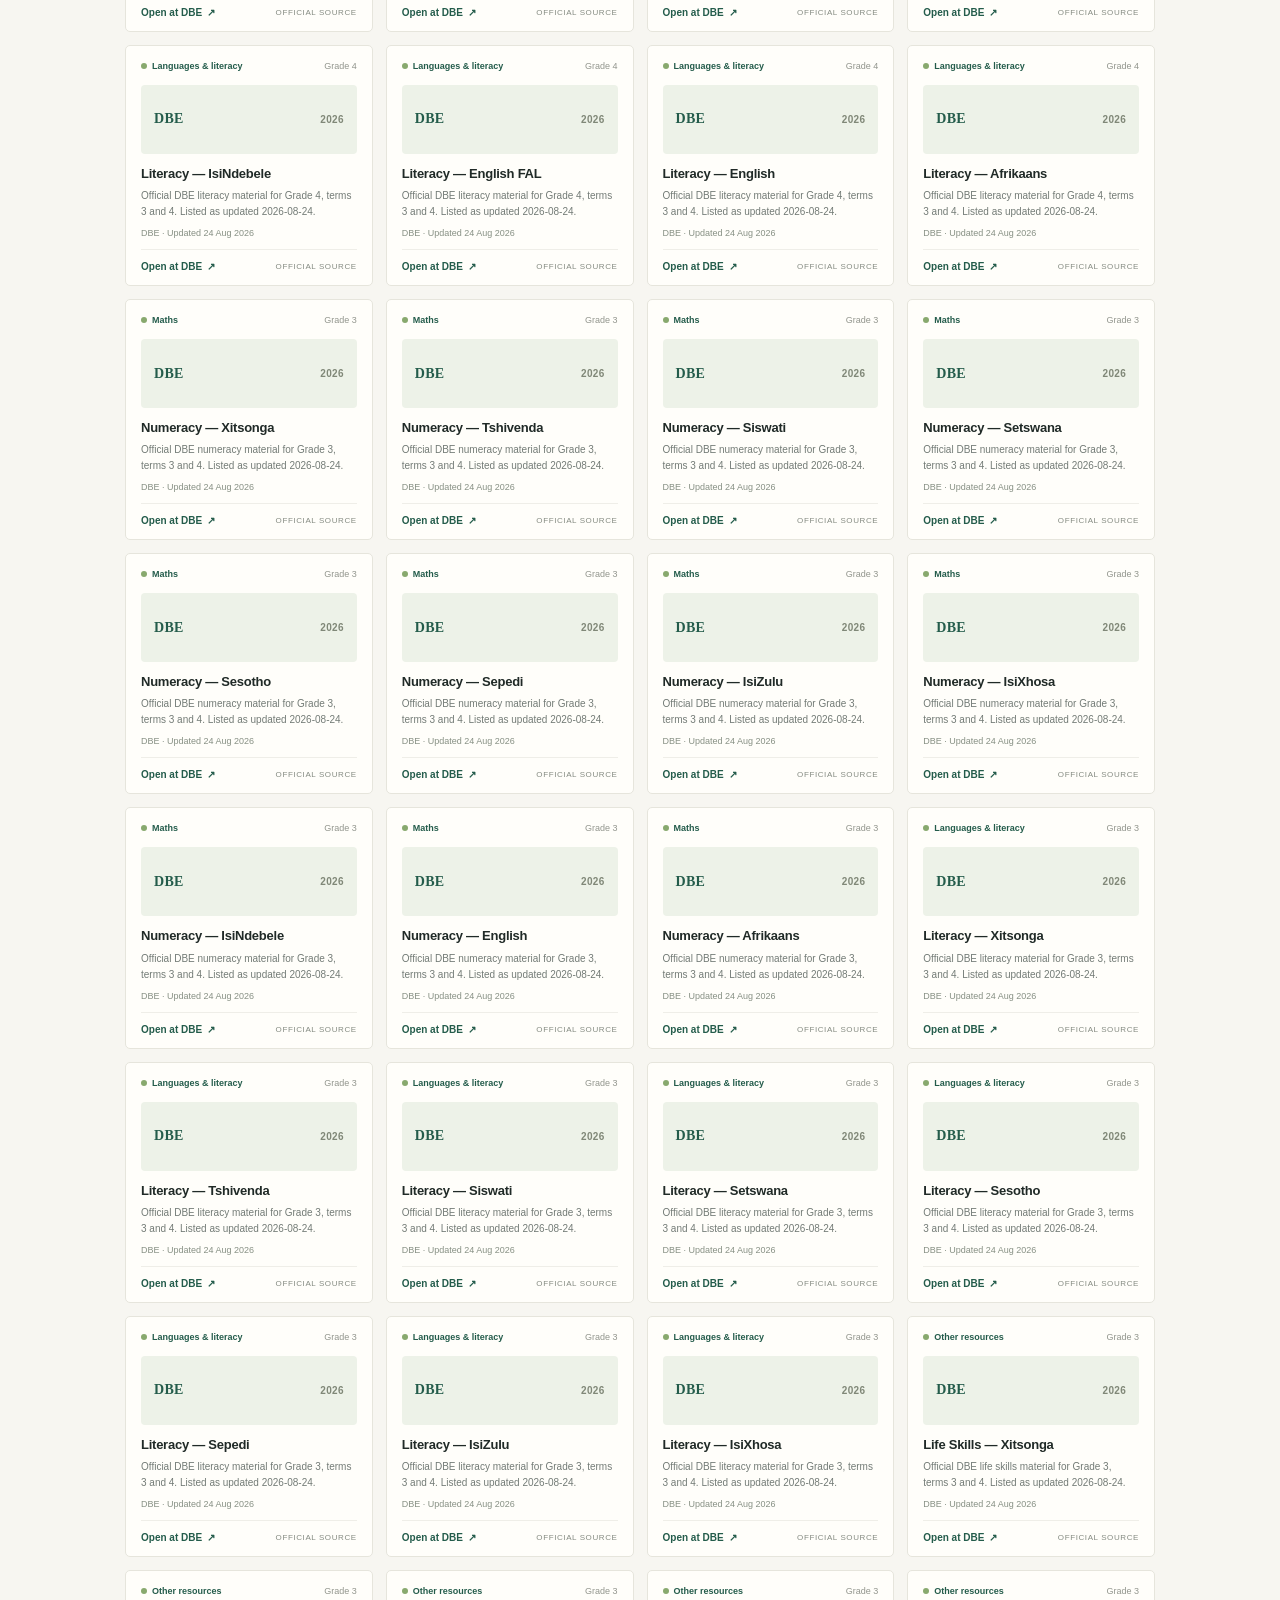
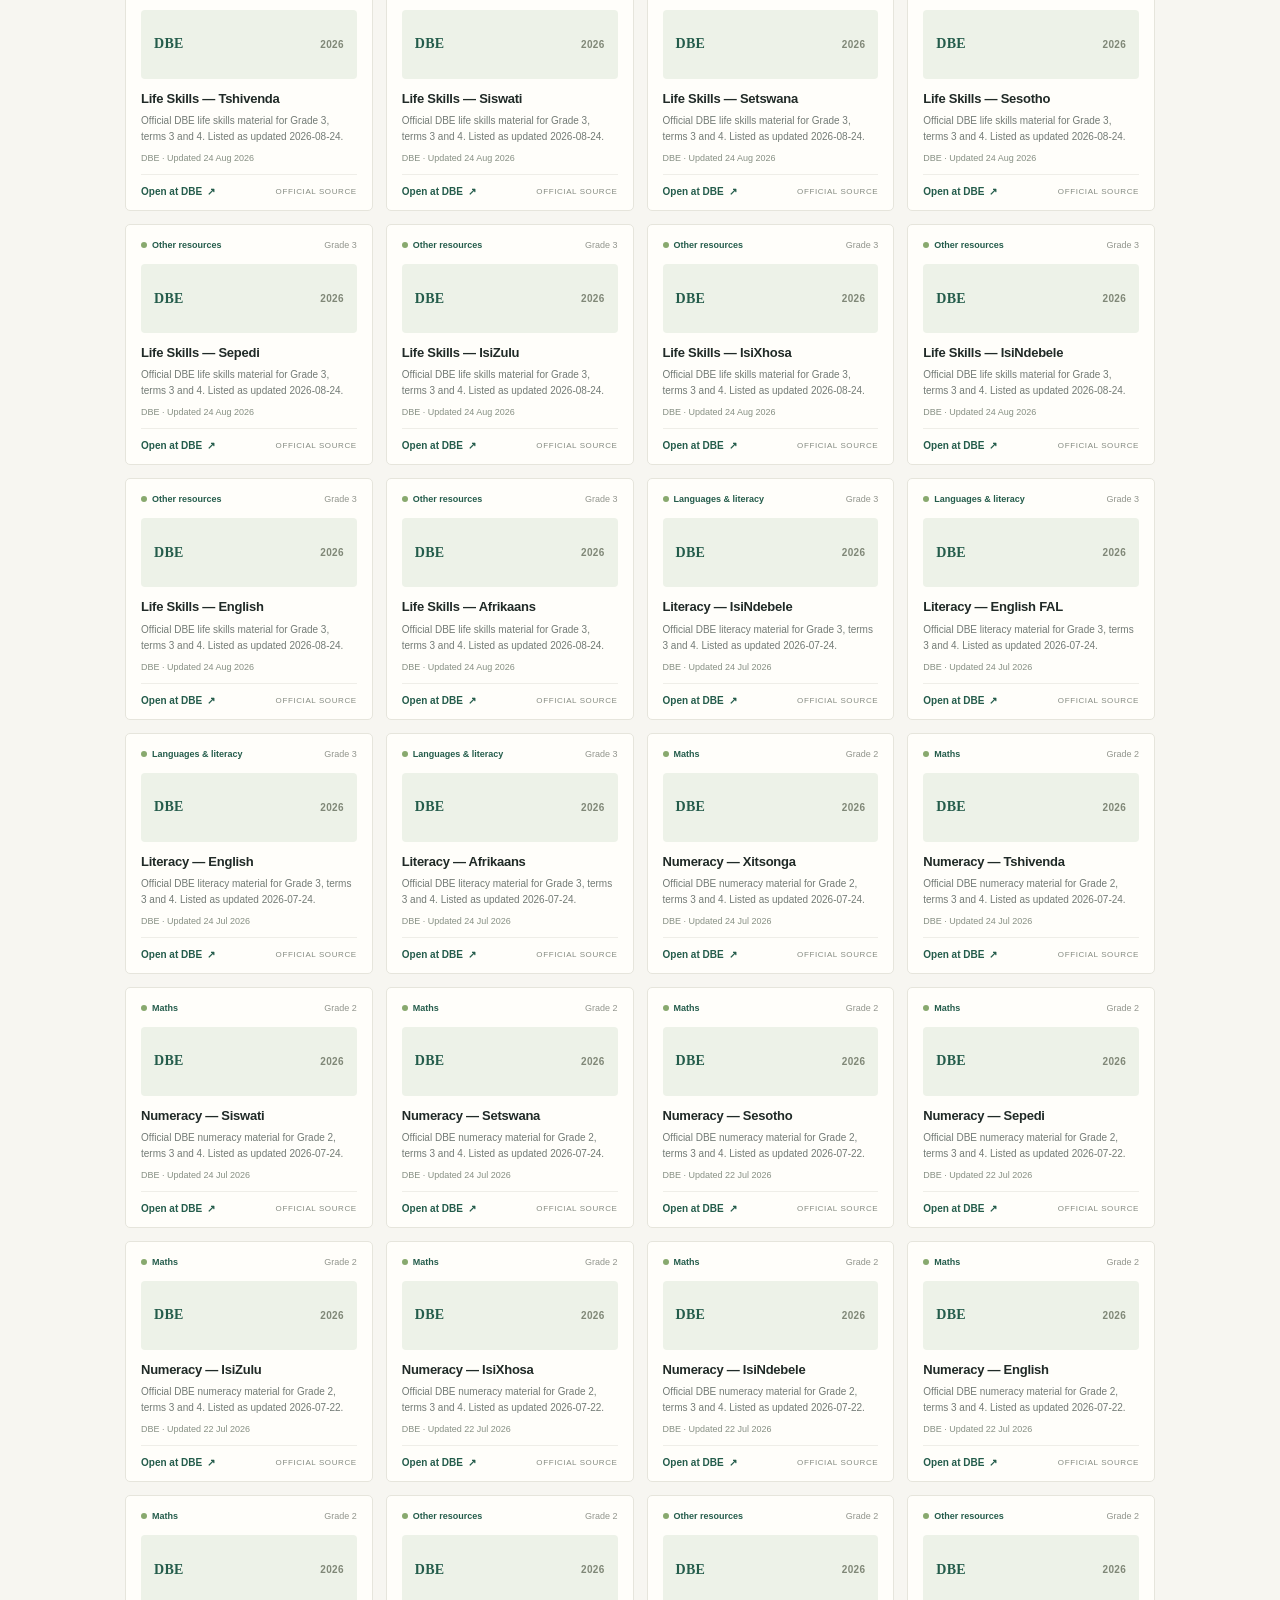
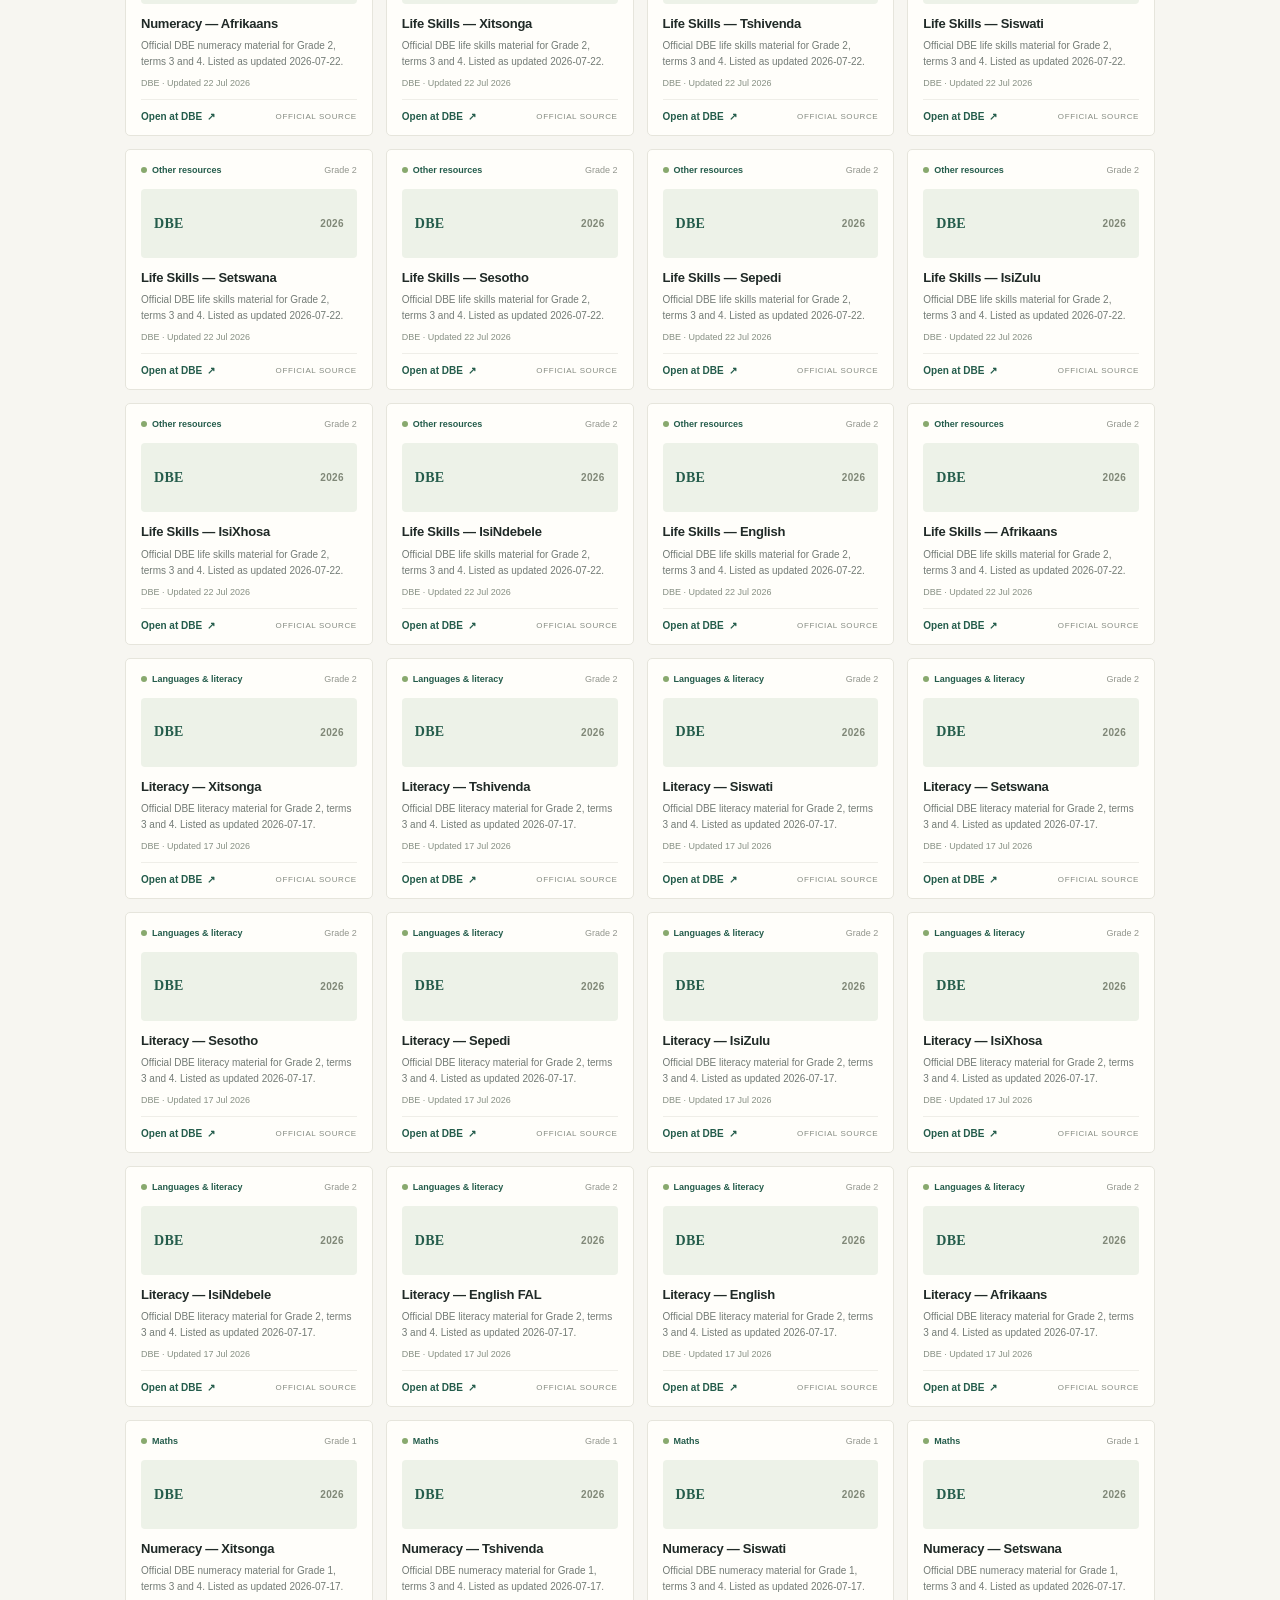
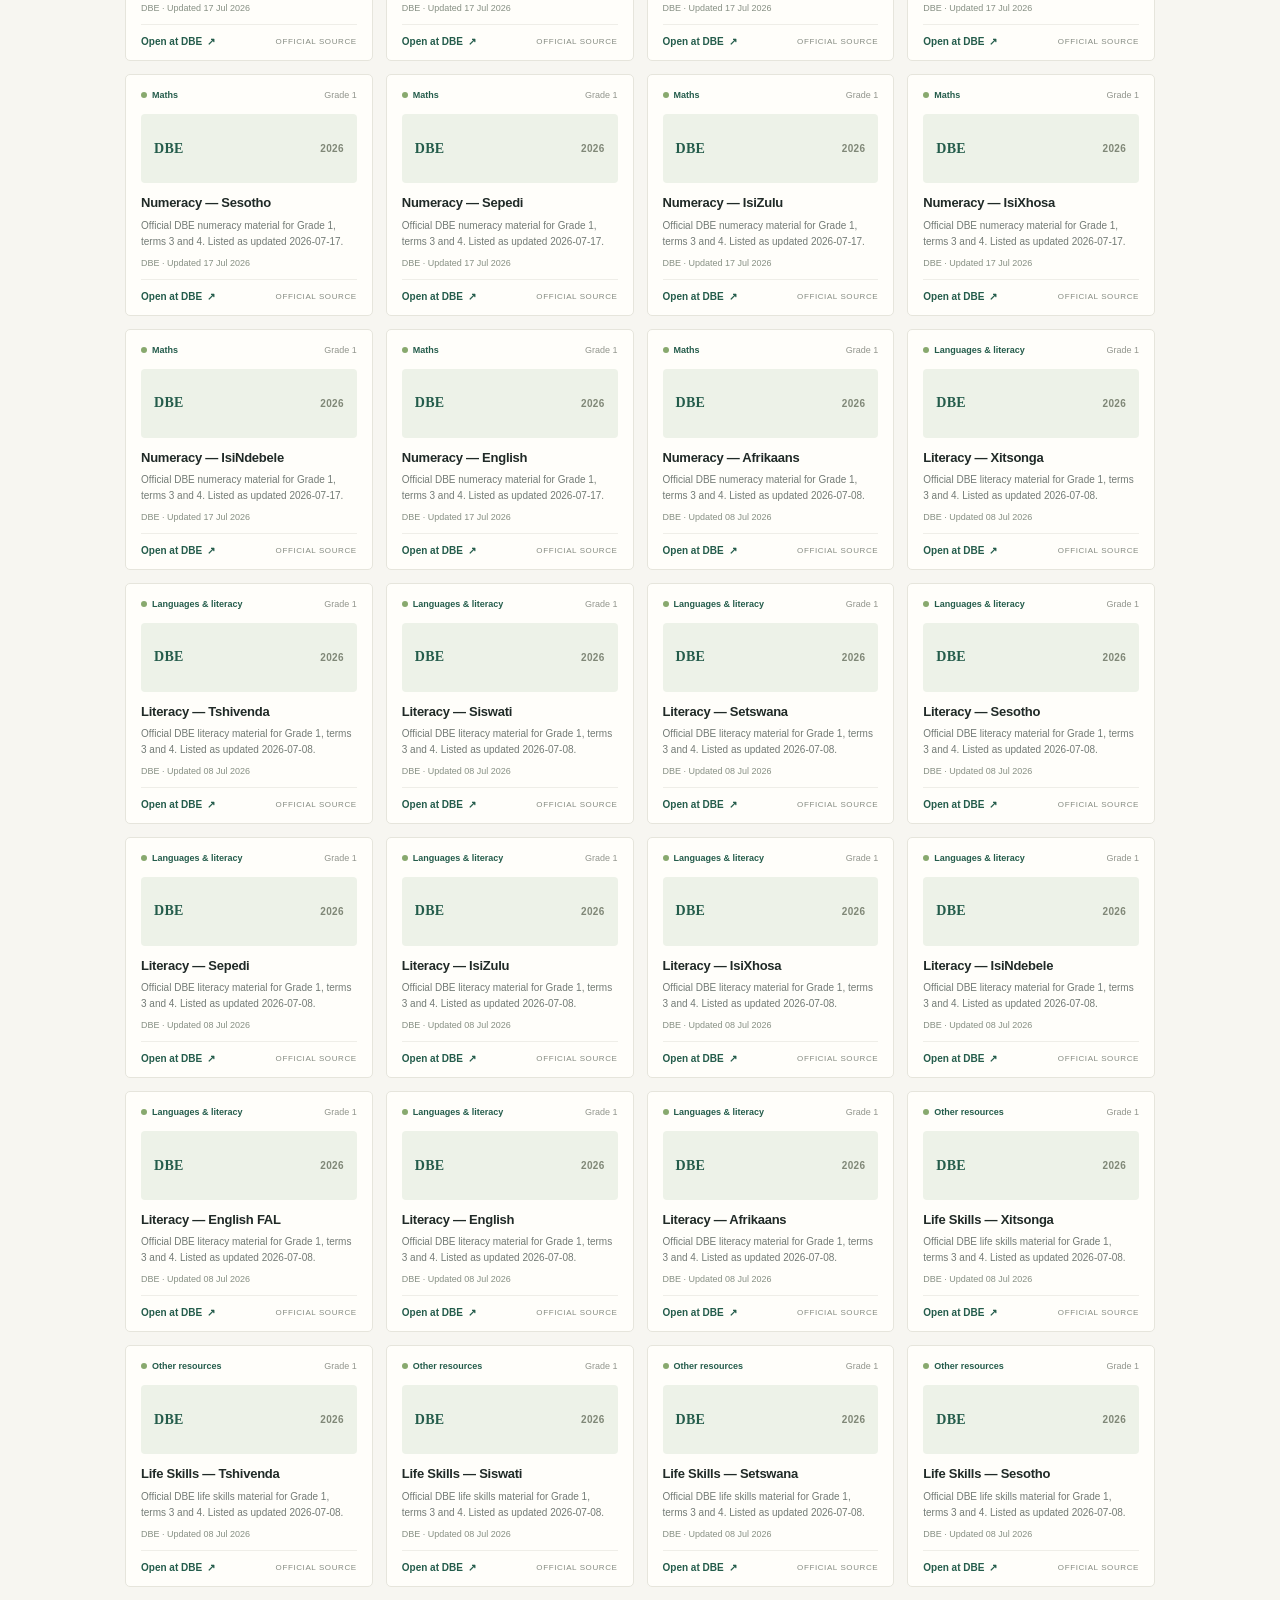
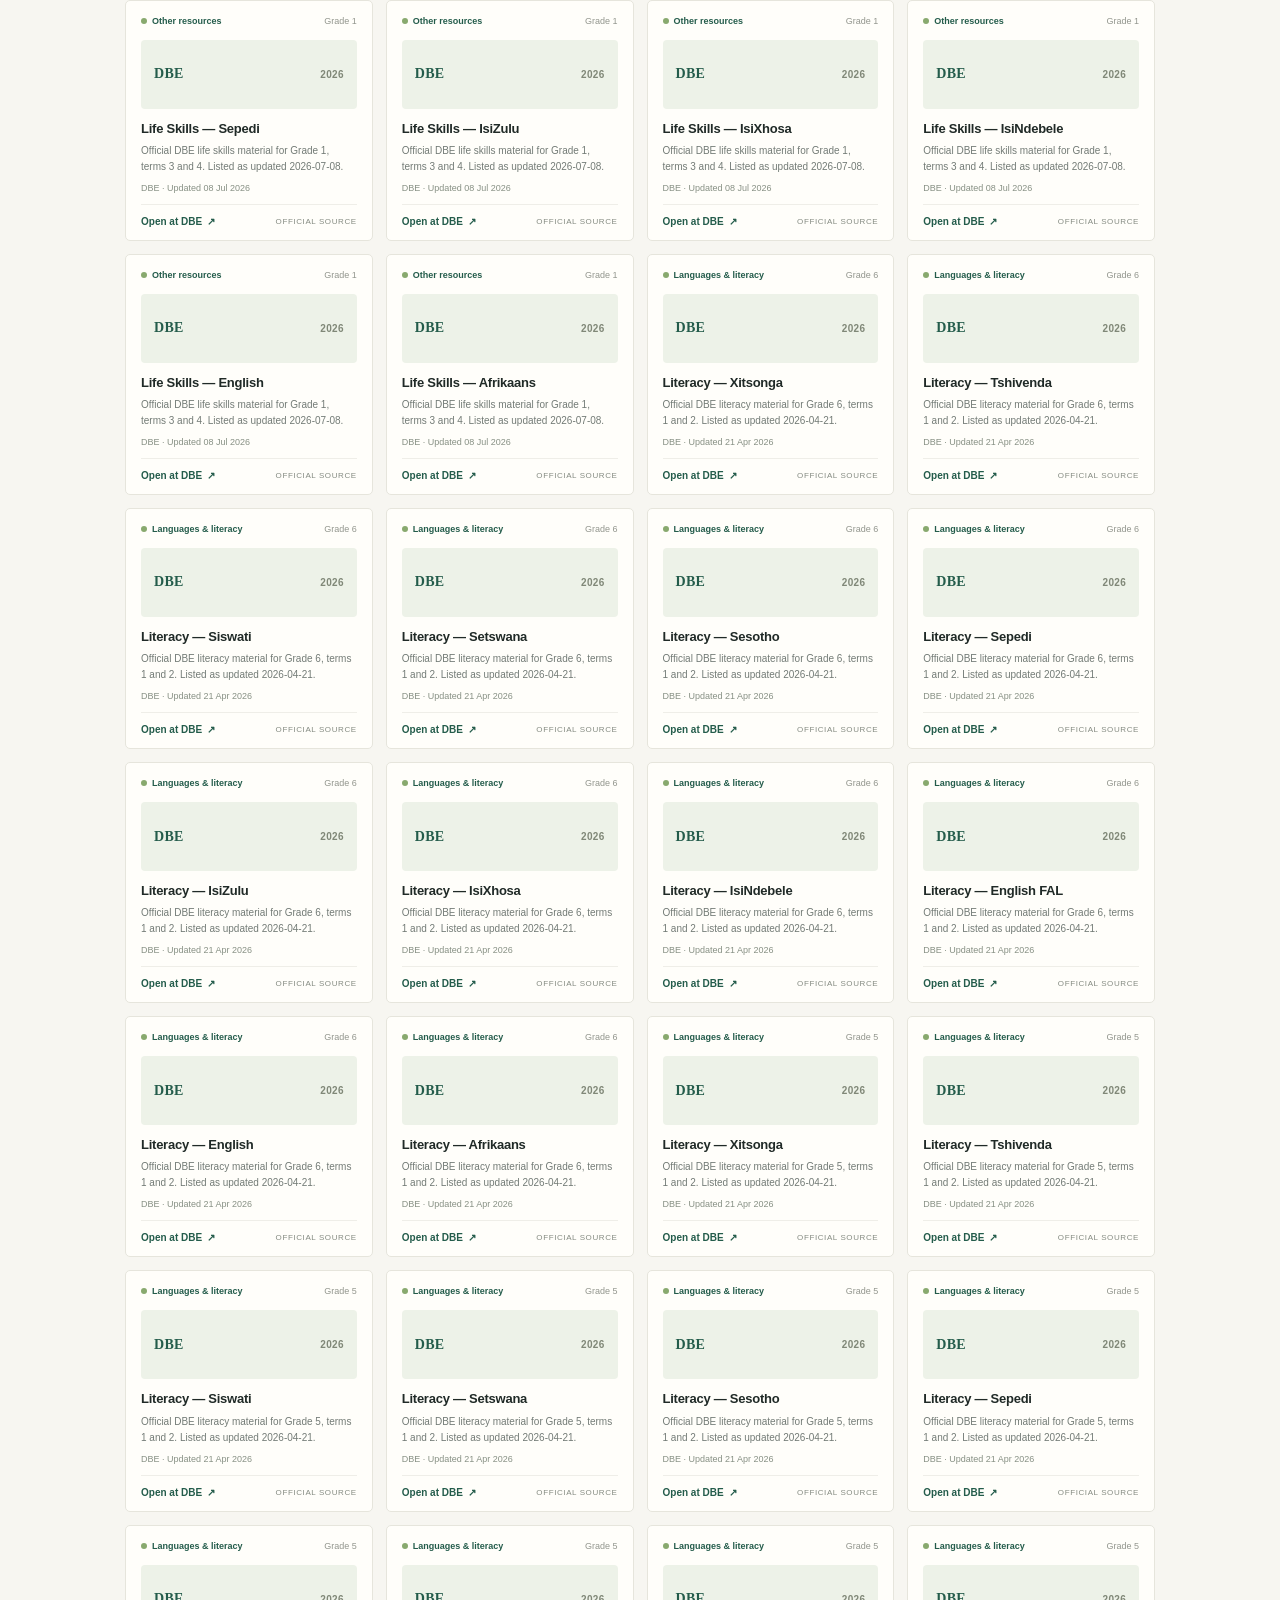
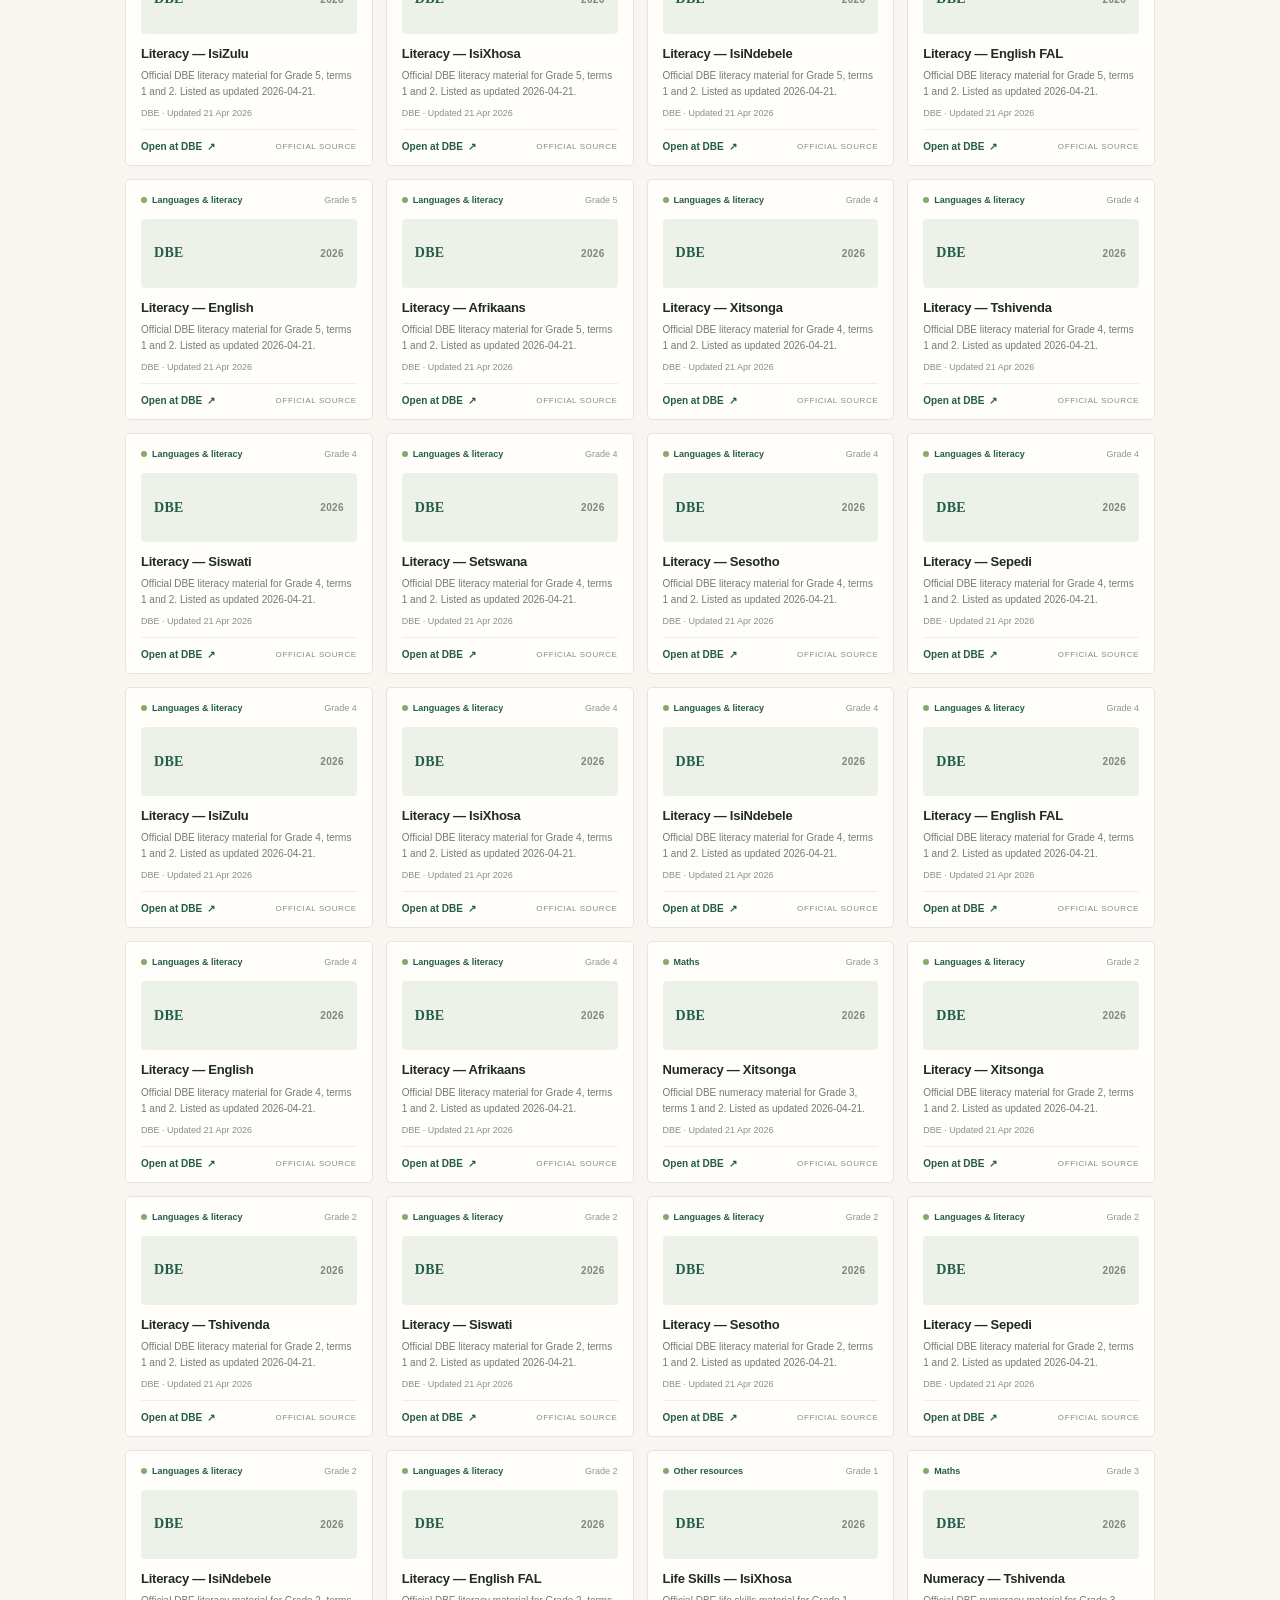
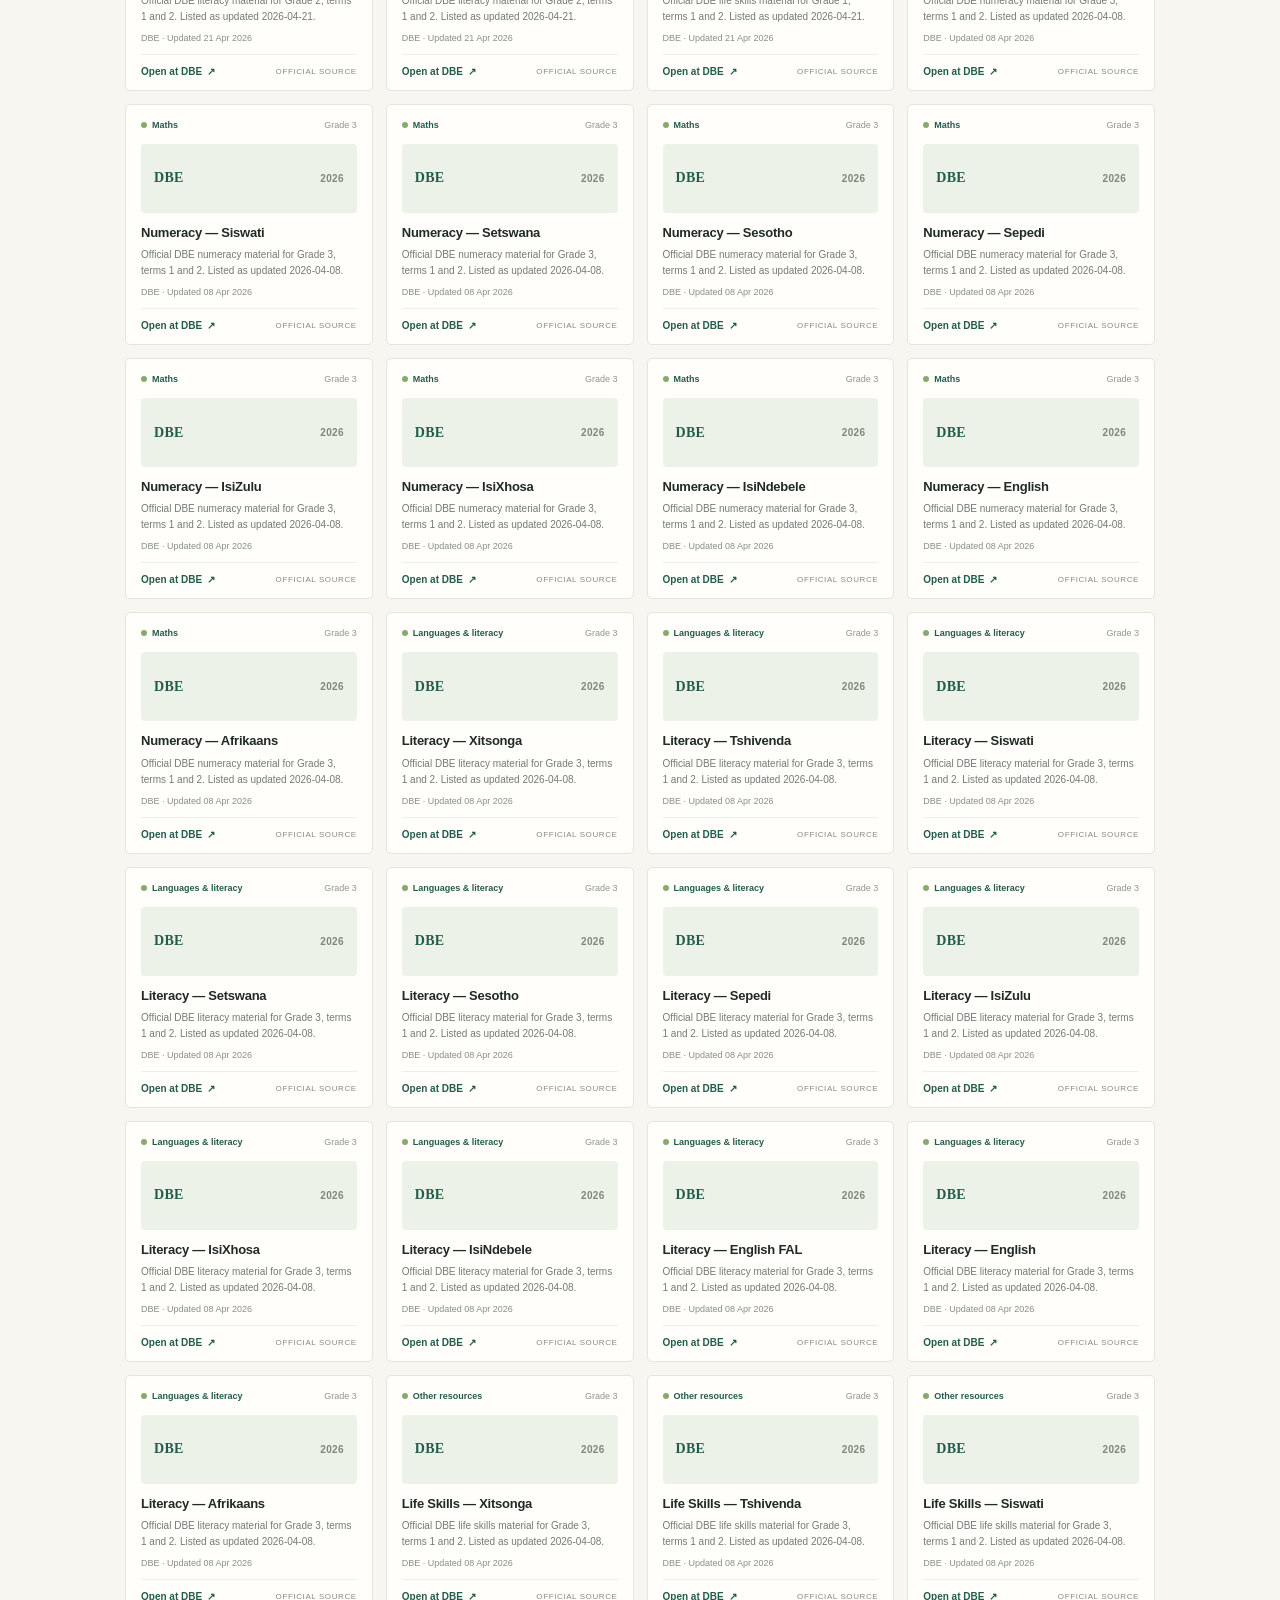
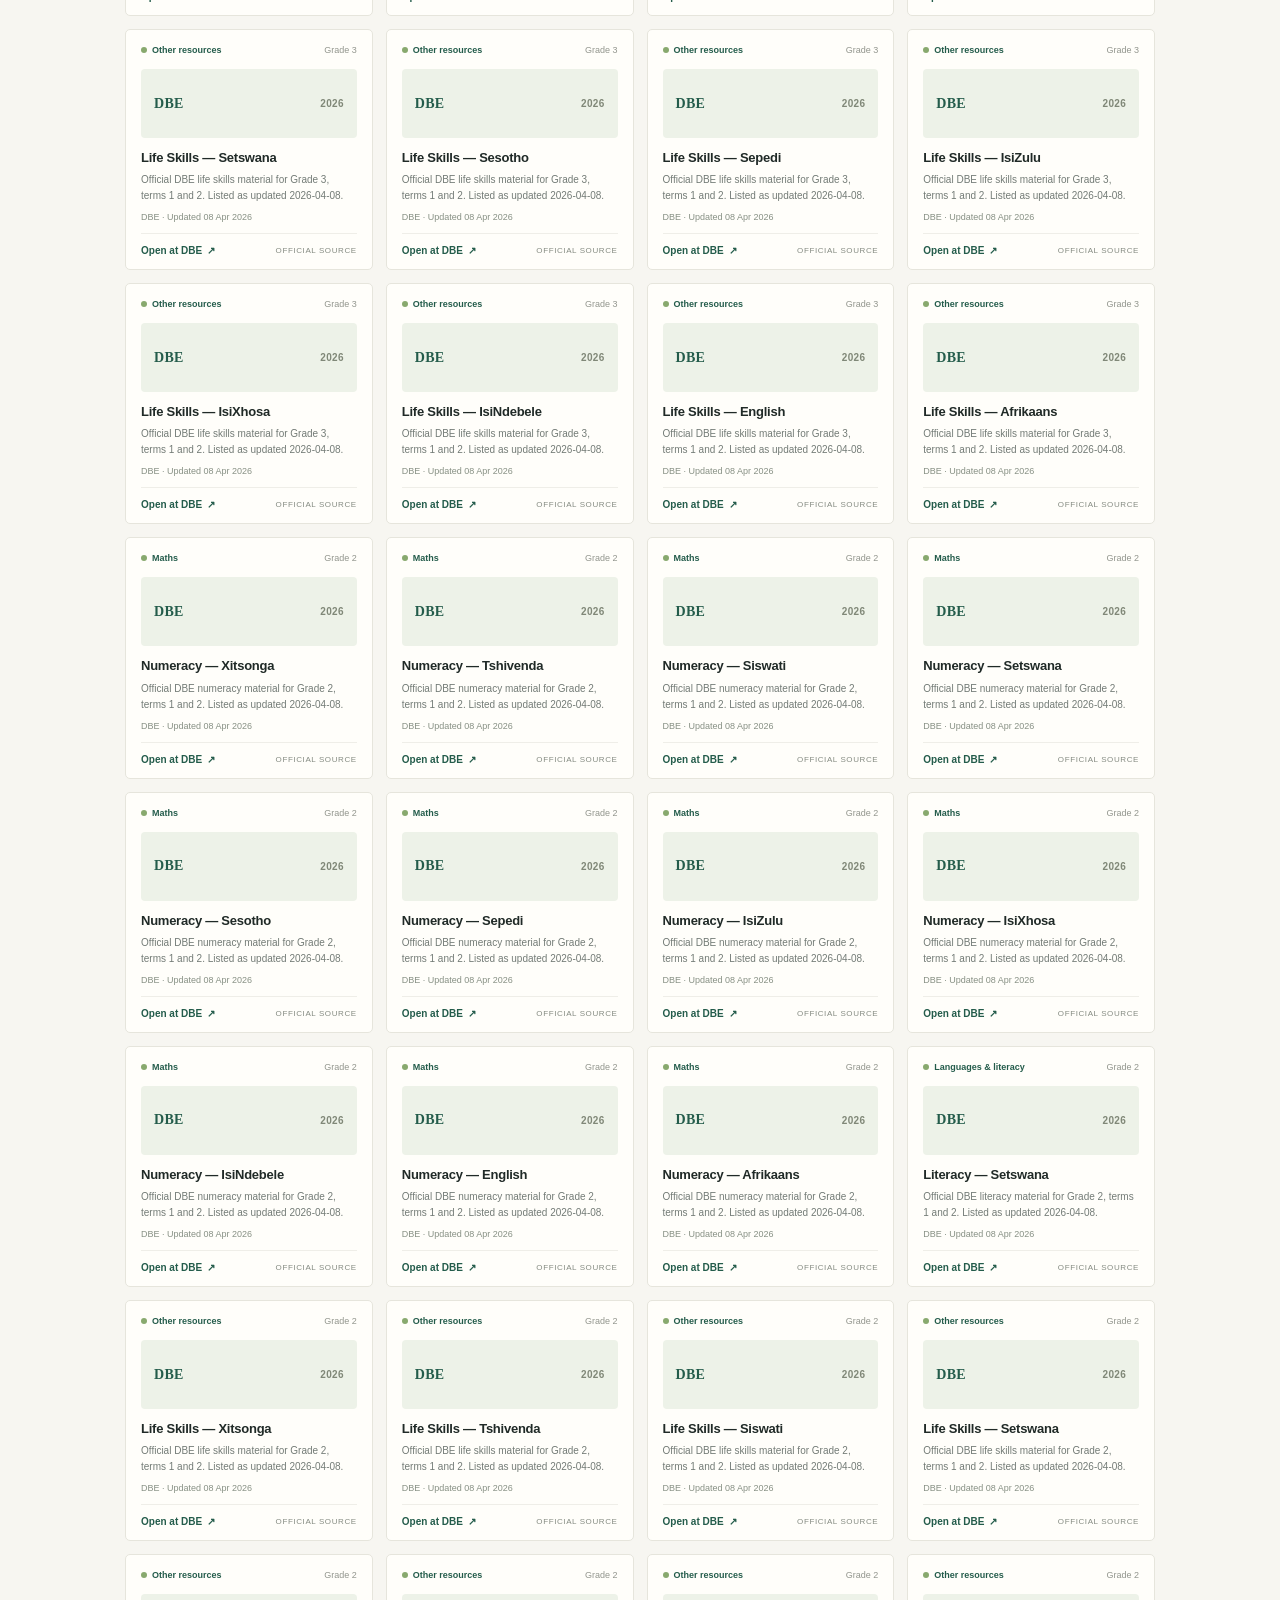
==== commit 169fea27: "modified:   app.js" ====
--- a/index.html
+++ b/index.html
@@ -4,11 +4,50 @@
     <meta charset="utf-8">
     <meta name="viewport" content="width=device-width, initial-scale=1">
     <meta name="theme-color" content="#f7f6f1">
-    <meta name="description" content="LearnZA makes clear, practical study guides easy to find and read — even when you're offline.">
-    <title>LearnZA — learning that goes with you</title>
+    <meta name="description" content="Free South African learning resources for Grades 1–12. Welcoming study guides and DBE links for every child, whatever their background.">
+    <meta name="author" content="Tlotlang Galaletsang Ramatlotlo, Kgosi Sebako">
+    <meta name="application-name" content="LearnZA">
+    <meta name="robots" content="index, follow, max-image-preview:large">
+    <link rel="canonical" href="https://kgosis.github.io/LearnZA/">
+    <meta property="og:type" content="website">
+    <meta property="og:site_name" content="LearnZA">
+    <meta property="og:title" content="LearnZA — Learning belongs to everyone">
+    <meta property="og:description" content="Free South African learning resources for Grades 1–12. A welcoming place for every child, whatever their background, culture or home language.">
+    <meta property="og:url" content="https://kgosis.github.io/LearnZA/">
+    <meta property="og:locale" content="en_ZA">
+    <meta property="og:image" content="https://kgosis.github.io/LearnZA/assets/share-card.png">
+    <meta property="og:image:secure_url" content="https://kgosis.github.io/LearnZA/assets/share-card.png">
+    <meta property="og:image:type" content="image/png">
+    <meta property="og:image:width" content="1200">
+    <meta property="og:image:height" content="630">
+    <meta property="og:image:alt" content="LearnZA: learning belongs to everyone. Free South African learning resources for Grades 1 to 12.">
+    <meta name="twitter:card" content="summary_large_image">
+    <meta name="twitter:title" content="LearnZA — Learning belongs to everyone">
+    <meta name="twitter:description" content="Free South African learning resources for Grades 1–12. Every child belongs.">
+    <meta name="twitter:image" content="https://kgosis.github.io/LearnZA/assets/share-card.png">
+    <meta name="twitter:image:alt" content="LearnZA: learning belongs to everyone. Free South African learning resources for Grades 1 to 12.">
+    <title>LearnZA — Free South African Learning for Every Child</title>
     <link rel="manifest" href="manifest.json">
     <link rel="icon" href="assets/icon.svg" type="image/svg+xml">
     <link rel="stylesheet" href="styles.css">
+    <script type="application/ld+json">
+      {
+        "@context": "https://schema.org",
+        "@type": "WebSite",
+        "name": "LearnZA",
+        "url": "https://kgosis.github.io/LearnZA/",
+        "description": "Free South African learning resources for Grades 1–12, welcoming every child regardless of background.",
+        "inLanguage": "en-ZA",
+        "creator": [
+          { "@type": "Person", "name": "Tlotlang Galaletsang Ramatlotlo" },
+          { "@type": "Person", "name": "Kgosi Sebako" }
+        ],
+        "audience": {
+          "@type": "EducationalAudience",
+          "educationalRole": "learner"
+        }
+      }
+    </script>
     <script src="data/materials.js" defer></script>
     <script src="app.js" defer></script>
   </head>
@@ -35,6 +74,22 @@
           <h1 id="hero-title">Learning belongs<br>to <span>everyone.</span></h1>
           <p class="hero-description">Whether you’re in Grade 1 or Grade 12, from any culture, community, home language or background, there’s a place for you here. Discover South African learning materials and keep learning, online or off.</p>
           <a class="primary-button" href="#library">Explore learning materials <span aria-hidden="true">↓</span></a>
+          <details class="share-menu">
+            <summary>
+              <svg viewBox="0 0 24 24" fill="none" aria-hidden="true"><circle cx="18" cy="5" r="3"></circle><circle cx="6" cy="12" r="3"></circle><circle cx="18" cy="19" r="3"></circle><path d="m8.7 10.6 6.6-4.2m-6.6 7 6.6 4"></path></svg>
+              Share LearnZA
+            </summary>
+            <div class="share-options" aria-label="Share LearnZA">
+              <button class="share-action" id="native-share" type="button" hidden>More sharing options</button>
+              <button class="share-action" id="copy-share-link" type="button">Copy link</button>
+              <a data-share-service="facebook" href="https://www.facebook.com/sharer/sharer.php?u=https%3A%2F%2Fkgosis.github.io%2FLearnZA%2F" target="_blank" rel="noopener noreferrer">Facebook</a>
+              <a data-share-service="x" href="https://twitter.com/intent/tweet?text=LearnZA%20%E2%80%94%20Learning%20belongs%20to%20everyone&url=https%3A%2F%2Fkgosis.github.io%2FLearnZA%2F" target="_blank" rel="noopener noreferrer">X</a>
+              <a data-share-service="whatsapp" href="https://wa.me/?text=LearnZA%20%E2%80%94%20Learning%20belongs%20to%20everyone%20https%3A%2F%2Fkgosis.github.io%2FLearnZA%2F" target="_blank" rel="noopener noreferrer">WhatsApp</a>
+              <a data-share-service="linkedin" href="https://www.linkedin.com/sharing/share-offsite/?url=https%3A%2F%2Fkgosis.github.io%2FLearnZA%2F" target="_blank" rel="noopener noreferrer">LinkedIn</a>
+              <a data-share-service="telegram" href="https://t.me/share/url?url=https%3A%2F%2Fkgosis.github.io%2FLearnZA%2F&text=LearnZA%20%E2%80%94%20Learning%20belongs%20to%20everyone" target="_blank" rel="noopener noreferrer">Telegram</a>
+              <a data-share-service="email" href="mailto:?subject=LearnZA%20%E2%80%94%20Learning%20belongs%20to%20everyone&body=Free%20South%20African%20learning%20resources%20for%20Grades%201%E2%80%9312%3A%20https%3A%2F%2Fkgosis.github.io%2FLearnZA%2F">Email</a>
+            </div>
+          </details>
           <div class="hero-note">
             <span class="note-icon" aria-hidden="true">✳</span>
             <span>Every child belongs. Every learner can grow.</span>
--- a/styles.css
+++ b/styles.css
@@ -35,6 +35,16 @@
 .hero { position: relative; display: grid; grid-template-columns: 1.05fr .95fr; align-items: center; max-width: 1240px; min-height: 490px; margin: 0 auto; padding: 58px 9.2% 63px; overflow: hidden; }
 .hero::before { position: absolute; top: 24px; left: 9.2%; width: 72px; height: 4px; border-radius: 4px; background: linear-gradient(90deg, #007749 0 17%, #ffb81c 17% 34%, #de3831 34% 51%, #002395 51% 68%, #fff 68% 84%, #202a27 84%); content: ""; }
 .hero-copy { position: relative; z-index: 1; }
+.share-menu { position: relative; width: fit-content; margin-top: 12px; }
+.share-menu summary { display: inline-flex; min-height: 38px; align-items: center; gap: 8px; padding: 0 12px; border: 1px solid #d9ded5; border-radius: 5px; background: var(--white); color: var(--green); cursor: pointer; font-size: 11px; font-weight: 600; list-style: none; }
+.share-menu summary::-webkit-details-marker { display: none; }
+.share-menu summary::marker { content: ""; }
+.share-menu summary:hover, .share-menu[open] summary { border-color: #9eb4a3; background: #f0f3eb; }
+.share-menu summary:focus-visible, .share-options a:focus-visible, .share-action:focus-visible { outline: 2px solid #8da99c; outline-offset: 2px; }
+.share-menu summary svg { width: 15px; stroke: currentColor; stroke-width: 1.7; }
+.share-options { display: grid; min-width: 190px; gap: 2px; margin-top: 6px; padding: 6px; border: 1px solid var(--line); border-radius: 5px; background: var(--white); box-shadow: 0 8px 20px #283e2c12; }
+.share-options a, .share-action { padding: 8px 9px; border: 0; border-radius: 3px; background: transparent; color: #626b64; cursor: pointer; font-size: 11px; text-align: left; }
+.share-options a:hover, .share-action:hover { background: #edf2e8; color: var(--green); }
 .eyebrow { margin: 0 0 17px; color: var(--green); font-size: 10px; font-weight: 700; letter-spacing: 1.45px; }
 .eyebrow-line { display: inline-block; width: 20px; height: 1px; margin-right: 7px; vertical-align: middle; background: var(--green); }
 h1, h2, p { margin-top: 0; }
